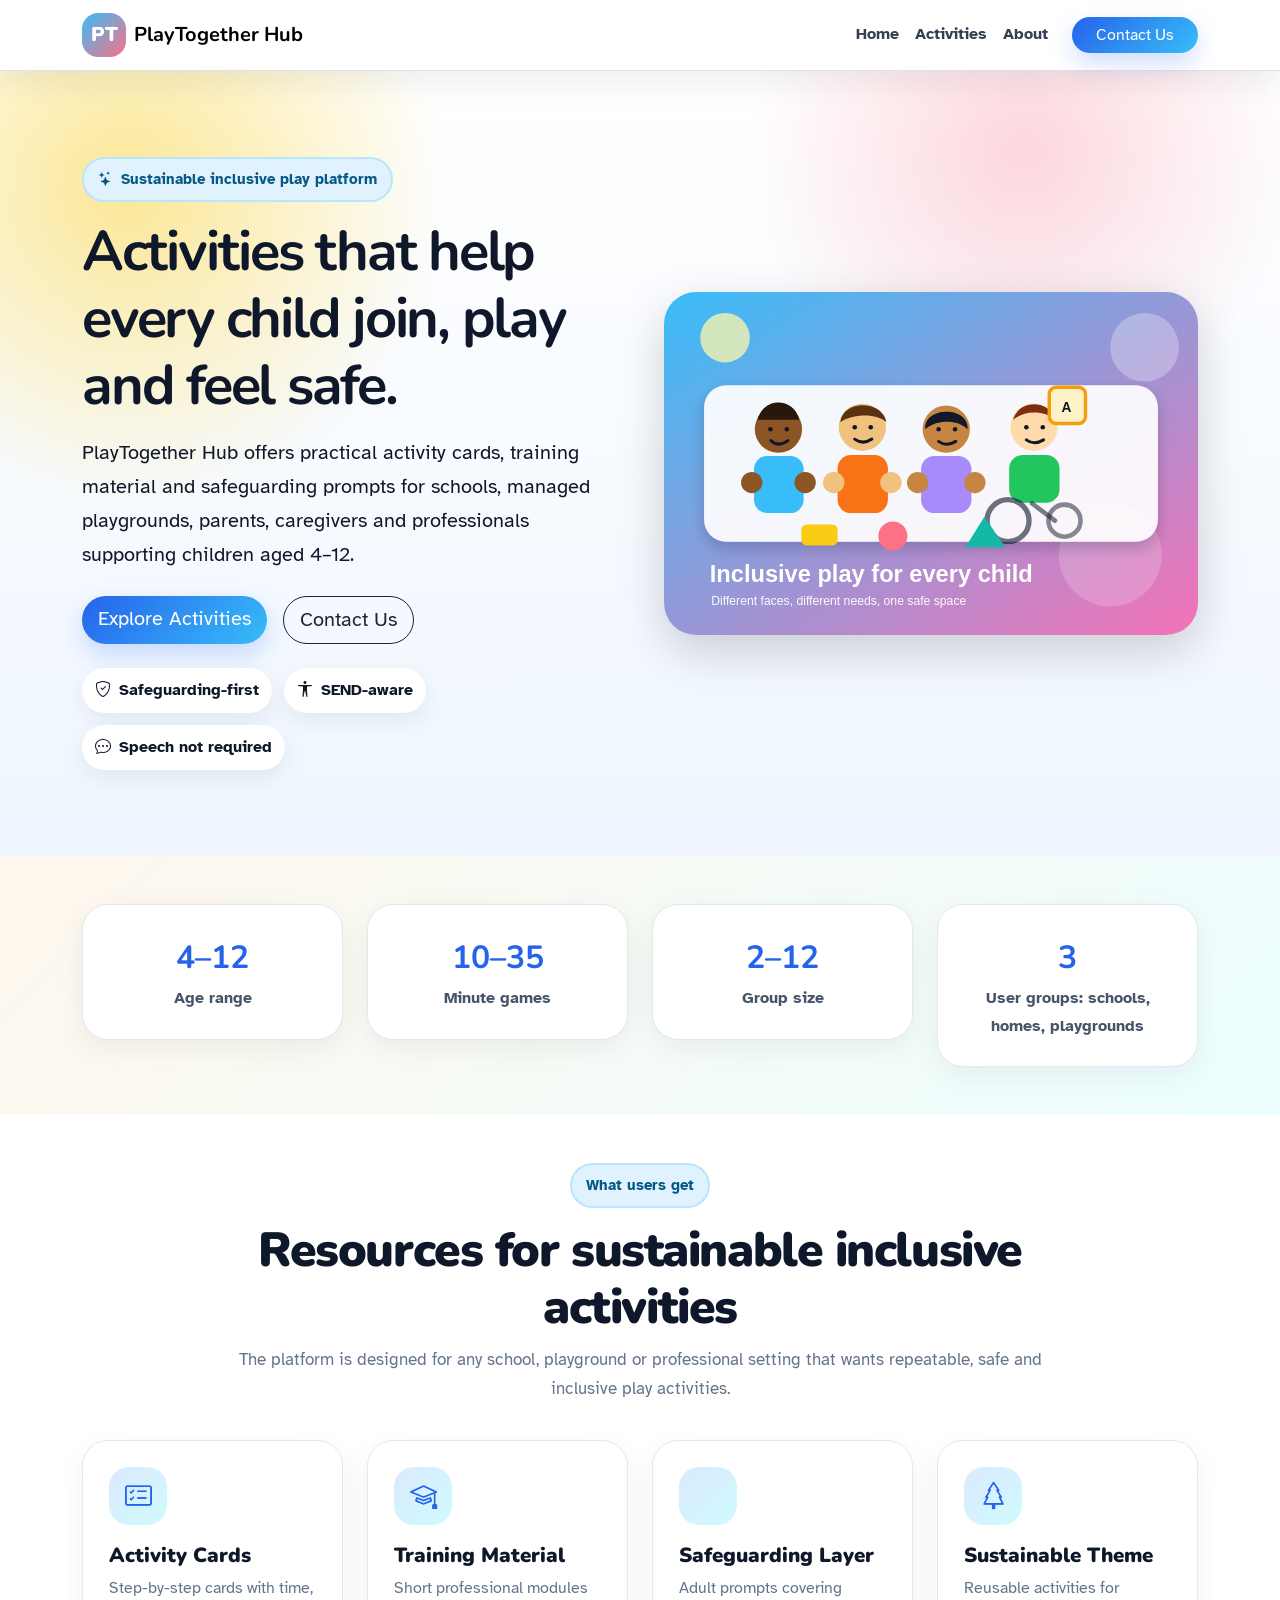
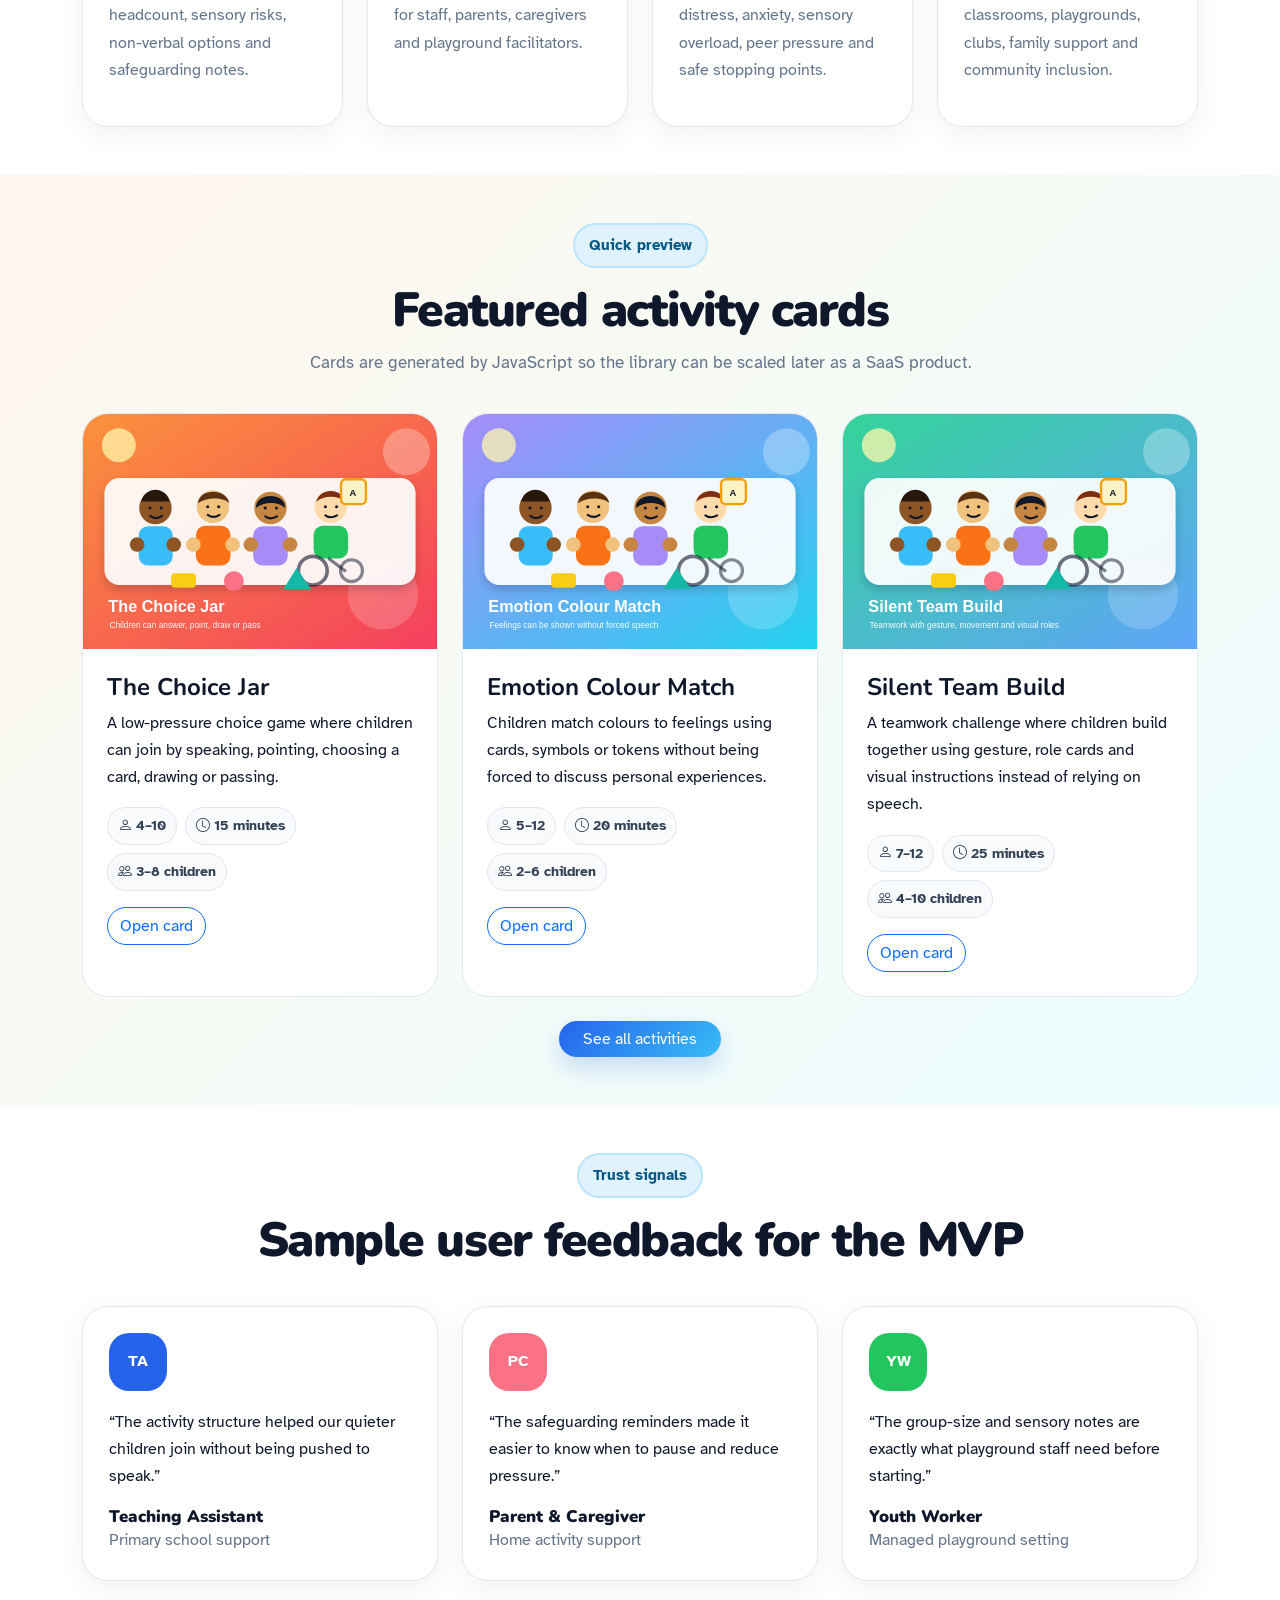
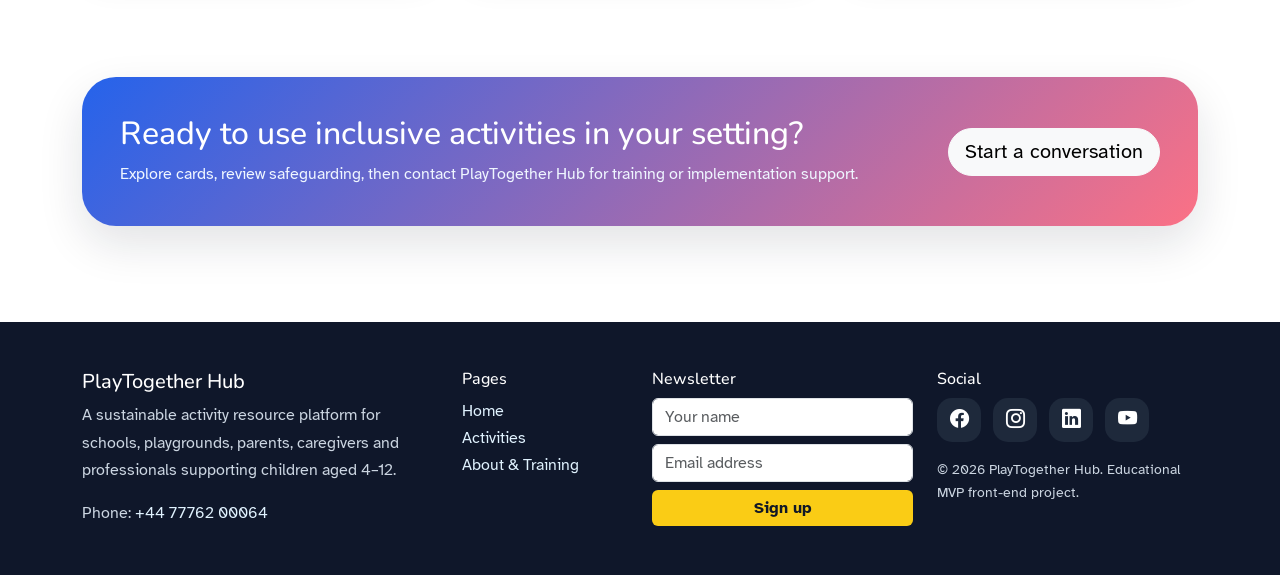
==== index.html @ 72929b29 "Update PlayTogether Hub pages and navigation" ====
<!DOCTYPE html>
<html lang="en">
<head>
  <!-- HTML meta: UTF-8 supports normal English text and symbols correctly. -->
  <meta charset="UTF-8">

  <!-- HTML meta: viewport makes the website responsive on mobile, tablet and desktop. -->
  <meta name="viewport" content="width=device-width, initial-scale=1.0">

  <!-- SEO title: appears in the browser tab and search results. -->
  <title>PlayTogether Hub | Inclusive Play Activities</title>

  <!-- SEO description: explains the page purpose to search engines and users. -->
  <meta name="description" content="Inclusive activity resources for schools, playgrounds, parents, caregivers and professionals.">

  <!-- Favicon: local SVG icon stored in assets/icons so the browser tab has a brand icon. -->
  <link rel="icon" type="image/svg+xml" href="assets/icons/favicon.svg">

  <!-- Google Fonts: Nunito gives a friendly child-focused feel; Atkinson Hyperlegible improves readability/accessibility. -->
  <link rel="preconnect" href="https://fonts.googleapis.com">
  <link rel="preconnect" href="https://fonts.gstatic.com" crossorigin>
  <link href="https://fonts.googleapis.com/css2?family=Atkinson+Hyperlegible:wght@400;700&family=Nunito:wght@500;700;800;900&display=swap" rel="stylesheet">

  <!-- Bootstrap CSS v5.3.3: gives responsive grid, navbar, cards, buttons, forms and modal styling. -->
  <link href="https://cdn.jsdelivr.net/npm/bootstrap@5.3.3/dist/css/bootstrap.min.css" rel="stylesheet">

  <!-- Bootstrap Icons: used for social icons, service icons and small visual labels. -->
  <link href="https://cdn.jsdelivr.net/npm/bootstrap-icons@1.11.3/font/bootstrap-icons.css" rel="stylesheet">

  <!-- Custom CSS: local styling that changes colours, fonts, card hover, hero design and accessibility. -->
  <link rel="stylesheet" href="css/style.css">
</head>
<body>
  <!-- Accessibility link: keyboard users can skip repeated navigation and go directly to main content. -->
  <a class="skip-link" href="#main">Skip to main content</a>

  <!-- Bootstrap Navbar:
       navbar = creates navigation component.
       navbar-expand-lg = shows full menu on large screens; collapses on smaller screens.
       sticky-top = keeps navbar visible at the top while scrolling.
       bg-white and border-bottom = clean readable top bar.
  -->
  <nav class="navbar navbar-expand-lg navbar-light bg-white sticky-top border-bottom">
    <div class="container">
      <!-- Brand link: returns user to homepage. -->
      <a class="navbar-brand d-flex align-items-center gap-2 fw-bold" href="index.html" aria-label="PlayTogether Hub homepage">
        <span class="brand-mark">PT</span>
        <span>PlayTogether Hub</span>
      </a>

      <!-- Bootstrap mobile button:
           navbar-toggler = hamburger button.
           data-bs-toggle and data-bs-target connect the button to the menu below.
      -->
      <button class="navbar-toggler" type="button" data-bs-toggle="collapse" data-bs-target="#mainNavbar"
        aria-controls="mainNavbar" aria-expanded="false" aria-label="Open navigation menu">
        <span class="navbar-toggler-icon"></span>
      </button>

      <!-- Bootstrap collapsible menu:
           collapse navbar-collapse = hides/shows menu on mobile.
           id must match data-bs-target above.
      -->
      <div class="collapse navbar-collapse" id="mainNavbar">
        <ul class="navbar-nav ms-auto align-items-lg-center">
          <!-- Three page structure requested by user: Home, Activities, About + Training + Safeguarding. -->
          <li class="nav-item"><a class="nav-link" href="index.html">Home</a></li>
          <li class="nav-item"><a class="nav-link" href="activities.html">Activities</a></li>
          <li class="nav-item"><a class="nav-link" href="about-training.html">About</a></li>

          <!-- CTA button: clear action path to contact section on page 3. -->
          <li class="nav-item ms-lg-3">
            <a class="btn btn-primary rounded-pill px-4" href="about-training.html#contact">Contact Us</a>
          </li>
        </ul>
      </div>
    </div>
  </nav>

  <!-- Main landmark: helps screen readers identify the main content. -->
  <main id="main">
    <!-- Hero section:
         Bootstrap row/col creates a two-column responsive layout.
         On mobile the columns stack automatically.
    -->
    <section class="hero-section">
      <div class="container">
        <div class="row align-items-center g-5">
          <div class="col-lg-6">
            <!-- Eyebrow label: small high-contrast text to explain the core offer quickly. -->
            <span class="eyebrow"><i class="bi bi-stars"></i> Sustainable inclusive play platform</span>

            <!-- Main H1: explains the website in one direct sentence. -->
            <h1 class="display-4 fw-bold mt-3">Activities that help every child join, play and feel safe.</h1>

            <p class="lead mt-3">
              PlayTogether Hub offers practical activity cards, training material and safeguarding prompts for
              schools, managed playgrounds, parents, caregivers and professionals supporting children aged 4–12.
            </p>

            <!-- CTA buttons: direct the user to the two main journeys. -->
            <div class="d-flex flex-wrap gap-3 mt-4">
              <a class="btn btn-primary btn-lg rounded-pill" href="activities.html">Explore Activities</a>
              <a class="btn btn-outline-dark btn-lg rounded-pill" href="about-training.html#contact">Contact Us</a>
            </div>

            <!-- Trust row: quick benefits using Bootstrap Icons. -->
            <div class="trust-row mt-4">
              <span><i class="bi bi-shield-check"></i> Safeguarding-first</span>
              <span><i class="bi bi-universal-access"></i> SEND-aware</span>
              <span><i class="bi bi-chat-dots"></i> Speech not required</span>
            </div>
          </div>

          <div class="col-lg-6">
            <!-- Local SVG image: avoids broken external image links and represents diverse children playing. -->
            <img src="assets/images/hero-diverse-play.svg" class="img-fluid rounded-5 shadow-lg"
              alt="Illustration of diverse children playing together in an inclusive activity">
          </div>
        </div>
      </div>
    </section>

    <!-- Facts section: quick proof-style overview. -->
    <section class="py-5 bg-happy">
      <div class="container">
        <div class="row text-center g-4">
          <div class="col-md-3"><div class="fact-card"><strong>4–12</strong><span>Age range</span></div></div>
          <div class="col-md-3"><div class="fact-card"><strong>10–35</strong><span>Minute games</span></div></div>
          <div class="col-md-3"><div class="fact-card"><strong>2–12</strong><span>Group size</span></div></div>
          <div class="col-md-3"><div class="fact-card"><strong>3</strong><span>User groups: schools, homes, playgrounds</span></div></div>
        </div>
      </div>
    </section>

    <!-- Services overview: from acceptance criteria, using responsive Bootstrap cards. -->
    <section class="py-5">
      <div class="container">
        <div class="section-heading">
          <span class="eyebrow">What users get</span>
          <h2>Resources for sustainable inclusive activities</h2>
          <p>
            The platform is designed for any school, playground or professional setting that wants
            repeatable, safe and inclusive play activities.
          </p>
        </div>

        <div class="row g-4">
          <!-- Bootstrap grid: col-md-6 gives two columns on tablets; col-lg-3 gives four columns on desktop. -->
          <div class="col-md-6 col-lg-3">
            <article class="feature-card">
              <i class="bi bi-card-checklist"></i>
              <h3>Activity Cards</h3>
              <p>Step-by-step cards with time, headcount, sensory risks, non-verbal options and safeguarding notes.</p>
            </article>
          </div>

          <div class="col-md-6 col-lg-3">
            <article class="feature-card">
              <i class="bi bi-mortarboard"></i>
              <h3>Training Material</h3>
              <p>Short professional modules for staff, parents, caregivers and playground facilitators.</p>
            </article>
          </div>

          <div class="col-md-6 col-lg-3">
            <article class="feature-card">
              <i class="bi bi-shield-heart"></i>
              <h3>Safeguarding Layer</h3>
              <p>Adult prompts covering distress, anxiety, sensory overload, peer pressure and safe stopping points.</p>
            </article>
          </div>

          <div class="col-md-6 col-lg-3">
            <article class="feature-card">
              <i class="bi bi-tree"></i>
              <h3>Sustainable Theme</h3>
              <p>Reusable activities for classrooms, playgrounds, clubs, family support and community inclusion.</p>
            </article>
          </div>
        </div>
      </div>
    </section>

    <!-- Featured activities: JavaScript fills this area using the same activity data as the activities page. -->
    <section class="py-5 bg-happy">
      <div class="container">
        <div class="section-heading">
          <span class="eyebrow">Quick preview</span>
          <h2>Featured activity cards</h2>
          <p>Cards are generated by JavaScript so the library can be scaled later as a SaaS product.</p>
        </div>

        <!-- JS hook: main.js inserts three featured cards here. -->
        <div class="row g-4" id="homeActivityCards"></div>

        <div class="text-center mt-4">
          <a class="btn btn-primary rounded-pill px-4" href="activities.html">See all activities</a>
        </div>
      </div>
    </section>

    <!-- Testimonials: required by acceptance criteria; written as MVP sample testimonials. -->
    <section class="py-5">
      <div class="container">
        <div class="section-heading">
          <span class="eyebrow">Trust signals</span>
          <h2>Sample user feedback for the MVP</h2>
        </div>

        <div class="row g-4">
          <div class="col-md-4">
            <article class="testimonial-card">
              <div class="avatar avatar-one">TA</div>
              <p>“The activity structure helped our quieter children join without being pushed to speak.”</p>
              <h3>Teaching Assistant</h3>
              <span>Primary school support</span>
            </article>
          </div>
          <div class="col-md-4">
            <article class="testimonial-card">
              <div class="avatar avatar-two">PC</div>
              <p>“The safeguarding reminders made it easier to know when to pause and reduce pressure.”</p>
              <h3>Parent & Caregiver</h3>
              <span>Home activity support</span>
            </article>
          </div>
          <div class="col-md-4">
            <article class="testimonial-card">
              <div class="avatar avatar-three">YW</div>
              <p>“The group-size and sensory notes are exactly what playground staff need before starting.”</p>
              <h3>Youth Worker</h3>
              <span>Managed playground setting</span>
            </article>
          </div>
        </div>
      </div>
    </section>

    <!-- CTA: final homepage action. -->
    <section class="py-5">
      <div class="container">
        <div class="cta-panel">
          <div>
            <h2>Ready to use inclusive activities in your setting?</h2>
            <p>Explore cards, review safeguarding, then contact PlayTogether Hub for training or implementation support.</p>
          </div>
          <a class="btn btn-light btn-lg rounded-pill" href="about-training.html#contact">Start a conversation</a>
        </div>
      </div>
    </section>
  </main>

  <!-- Footer: repeated across all three pages for trust, social links and newsletter. -->
  <footer class="site-footer mt-5">
    <div class="container py-5">
      <div class="row g-4">
        <!-- Business summary block. -->
        <div class="col-lg-4">
          <h2 class="h5 text-white">PlayTogether Hub</h2>
          <p class="footer-text">
            A sustainable activity resource platform for schools, playgrounds, parents,
            caregivers and professionals supporting children aged 4–12.
          </p>
          <p class="footer-text mb-0">
            Phone: <a href="tel:+447776200064">+44 77762 00064</a>
          </p>
        </div>

        <!-- Quick page links: only three pages as requested. -->
        <div class="col-lg-2 col-md-4">
          <h3 class="h6 text-white">Pages</h3>
          <ul class="footer-links">
            <li><a href="index.html">Home</a></li>
            <li><a href="activities.html">Activities</a></li>
            <li><a href="about-training.html">About & Training</a></li>
          </ul>
        </div>

        <!-- Newsletter form: a could-have feature from the acceptance criteria. -->
        <div class="col-lg-3 col-md-4">
          <h3 class="h6 text-white">Newsletter</h3>
          <form id="newsletterForm" class="newsletter-form">
            <!-- form-control is Bootstrap styling for readable inputs. -->
            <input class="form-control mb-2" type="text" placeholder="Your name" aria-label="Your name" required>
            <input class="form-control mb-2" type="email" placeholder="Email address" aria-label="Email address" required>
            <button class="btn btn-sunshine w-100" type="submit">Sign up</button>
            <p id="newsletterMsg" class="small mt-2 mb-0 d-none">Thank you — you are signed up.</p>
          </form>
        </div>

        <!-- Social media links: target blank opens in a new tab as required. -->
        <div class="col-lg-3 col-md-4">
          <h3 class="h6 text-white">Social</h3>
          <div class="social-icons">
            <a href="https://www.facebook.com" target="_blank" rel="noopener" aria-label="Facebook"><i class="bi bi-facebook"></i></a>
            <a href="https://www.instagram.com" target="_blank" rel="noopener" aria-label="Instagram"><i class="bi bi-instagram"></i></a>
            <a href="https://www.linkedin.com" target="_blank" rel="noopener" aria-label="LinkedIn"><i class="bi bi-linkedin"></i></a>
            <a href="https://www.youtube.com" target="_blank" rel="noopener" aria-label="YouTube"><i class="bi bi-youtube"></i></a>
          </div>
          <p class="footer-text small mt-3">© 2026 PlayTogether Hub. Educational MVP front-end project.</p>
        </div>
      </div>
    </div>
  </footer>

  <!-- Bootstrap JS Bundle:
       Required for navbar hamburger and modal popups.
       Bundle includes Popper, so no extra Popper script is needed.
  -->
  <script src="https://cdn.jsdelivr.net/npm/bootstrap@5.3.3/dist/js/bootstrap.bundle.min.js"></script>

  <!-- Custom JavaScript: renders activity cards, modals, filters and form messages. -->
  <script src="js/main.js"></script>
</body>
</html>
---- css/style.css ----
/* =========================================================
   PlayTogether Hub - style.css
   Purpose:
   This file improves Bootstrap's default design with a happier,
   child-friendly palette, readable fonts, card animation and
   accessibility styling.
   ========================================================= */

/* CSS variables: central colour and spacing system for easier maintenance. */
:root{
  --sky:#38bdf8;
  --blue:#2563eb;
  --blue-dark:#1e40af;
  --pink:#fb7185;
  --sun:#facc15;
  --orange:#fb923c;
  --green:#22c55e;
  --mint:#2dd4bf;
  --purple:#a78bfa;
  --ink:#0f172a;
  --muted:#64748b;
  --soft:#fff7ed;
  --soft-blue:#eff6ff;
  --white:#ffffff;
  --radius:26px;
  --shadow:0 18px 45px rgba(15,23,42,.12);
}

/* Global reset: border-box makes spacing easier to control. */
*{
  box-sizing:border-box;
}

/* Body typography:
   Atkinson Hyperlegible is used for paragraphs for readability.
   Background uses a soft bright tone to feel warm and child-friendly.
*/
body{
  margin:0;
  font-family:"Atkinson Hyperlegible", Arial, sans-serif;
  color:var(--ink);
  line-height:1.7;
  background:#ffffff;
}

/* Headings:
   Nunito is rounded, friendly and suitable for a child-focused website.
*/
h1,h2,h3,h4,h5,h6,.navbar-brand{
  font-family:"Nunito", Arial, sans-serif;
}

/* Image rule: prevents images overflowing their containers. */
img{
  max-width:100%;
}

/* Link rule: removes underlines but hover states are added later. */
a{
  text-decoration:none;
}

/* Accessibility skip link:
   Hidden by default but appears when focused by keyboard users.
*/
.skip-link{
  position:absolute;
  top:-48px;
  left:12px;
  z-index:9999;
  background:var(--ink);
  color:#fff;
  padding:10px 14px;
  border-radius:12px;
}
.skip-link:focus{
  top:12px;
}

/* Brand mark:
   Small colourful PT square in the navbar.
*/
.brand-mark{
  width:44px;
  height:44px;
  display:inline-grid;
  place-items:center;
  color:#fff;
  border-radius:16px;
  background:linear-gradient(135deg,var(--sky),var(--pink));
  font-weight:900;
}

/* Navbar:
   Bootstrap provides layout; this adds custom shadow and readable spacing.
*/
.navbar{
  box-shadow:0 12px 30px rgba(15,23,42,.07);
}

/* Navbar links:
   Improves readability and hover feedback.
*/
.nav-link{
  font-weight:800;
  color:#334155;
}
.nav-link:hover,
.nav-link:focus{
  color:var(--blue);
}

/* Bootstrap button override:
   Keeps btn-primary but makes it match the happy palette.
*/
.btn-primary{
  background:linear-gradient(135deg,var(--blue),var(--sky));
  border:0;
  box-shadow:0 10px 24px rgba(37,99,235,.22);
}
.btn-primary:hover{
  background:linear-gradient(135deg,var(--blue-dark),var(--blue));
}

/* Sunshine button used in footer newsletter. */
.btn-sunshine{
  background:var(--sun);
  color:#111827;
  border:0;
  font-weight:900;
}
.btn-sunshine:hover{
  background:#fde047;
}

/* Hero section:
   Soft radial gradients create a playful SaaS-style background.
*/
.hero-section{
  padding:86px 0;
  background:
    radial-gradient(circle at 10% 15%, rgba(250,204,21,.45), transparent 24%),
    radial-gradient(circle at 80% 10%, rgba(251,113,133,.28), transparent 22%),
    linear-gradient(180deg,#ffffff 0%,#eff6ff 100%);
}

/* Page hero for internal pages. */
.page-hero{
  padding:72px 0;
  background:
    radial-gradient(circle at 20% 10%, rgba(45,212,191,.28), transparent 24%),
    radial-gradient(circle at 90% 15%, rgba(250,204,21,.35), transparent 22%),
    linear-gradient(135deg,#eff6ff,#fff7ed);
}

/* Large headings: tight letter spacing gives modern SaaS look. */
.hero-section h1,
.page-hero h1{
  letter-spacing:-.04em;
}

/* Eyebrow label:
   Used above headings to quickly explain the section.
*/
.eyebrow{
  display:inline-flex;
  align-items:center;
  gap:8px;
  color:#075985;
  background:#e0f2fe;
  border:2px solid #bae6fd;
  padding:8px 14px;
  border-radius:999px;
  font-weight:900;
  font-size:.92rem;
}

/* Trust row under hero CTA buttons. */
.trust-row{
  display:flex;
  flex-wrap:wrap;
  gap:12px;
}
.trust-row span{
  display:inline-flex;
  gap:8px;
  align-items:center;
  background:#fff;
  padding:9px 13px;
  border-radius:999px;
  box-shadow:0 8px 22px rgba(15,23,42,.07);
  font-weight:800;
}

/* Happy background for alternating sections. */
.bg-happy{
  background:linear-gradient(135deg,#fff7ed,#ecfeff);
}

/* Reusable centred section title. */
.section-heading{
  max-width:850px;
  margin:0 auto 36px;
  text-align:center;
}
.section-heading h2{
  margin-top:14px;
  font-weight:900;
  font-size:clamp(2rem,4vw,3rem);
  letter-spacing:-.03em;
}
.section-heading p{
  color:var(--muted);
  font-size:1.08rem;
}

/* Shared card styling:
   Used by facts, features, modules, safety and contact cards.
*/
.fact-card,
.feature-card,
.testimonial-card,
.service-card,
.module-card,
.safety-card,
.info-card,
.contact-card,
.filter-panel{
  background:#fff;
  border:1px solid #e2e8f0;
  border-radius:var(--radius);
  padding:26px;
  box-shadow:0 8px 28px rgba(15,23,42,.06);
}

/* Fact numbers on homepage. */
.fact-card strong{
  display:block;
  font-family:"Nunito", Arial, sans-serif;
  font-size:2rem;
  color:var(--blue);
}
.fact-card span{
  font-weight:800;
  color:#475569;
}

/* Feature and module icons/cards. */
.feature-card,
.module-card,
.service-card,
.activity-card{
  height:100%;
  transition:transform .28s ease, box-shadow .28s ease, border-color .28s ease;
}

/* Hover movement:
   transform: translateY(-8px) moves cards upward.
   This helps the user understand the cards are interactive/clickable.
*/
.feature-card:hover,
.module-card:hover,
.service-card:hover,
.activity-card:hover{
  transform:translateY(-8px);
  box-shadow:var(--shadow);
  border-color:#bae6fd;
}

/* Feature icons. */
.feature-card i{
  width:58px;
  height:58px;
  display:grid;
  place-items:center;
  border-radius:20px;
  background:linear-gradient(135deg,#dbeafe,#cffafe);
  color:var(--blue);
  font-size:1.7rem;
  margin-bottom:18px;
}
.feature-card h3,
.service-card h3,
.module-card h3,
.safety-card h3{
  font-weight:900;
  font-size:1.28rem;
}
.feature-card p,
.service-card p,
.module-card p{
  color:var(--muted);
}

/* Service cards on activities page. */
.service-card{
  overflow:hidden;
}
.service-card img{
  width:100%;
  height:185px;
  object-fit:cover;
  border-radius:22px;
  margin-bottom:18px;
}
.service-card a{
  font-weight:900;
  color:var(--blue);
}

/* Activity cards generated by JavaScript. */
.activity-card{
  background:#fff;
  border:1px solid #e2e8f0;
  border-radius:var(--radius);
  overflow:hidden;
}
.activity-card img{
  width:100%;
  height:235px;
  object-fit:cover;
  background:#dbeafe;
}
.activity-card .card-body{
  padding:24px;
}

/* Activity meta pills: age, time and group size. */
.activity-meta{
  display:flex;
  flex-wrap:wrap;
  gap:8px;
  margin:16px 0;
}
.activity-meta span{
  background:#f8fafc;
  color:#334155;
  border:1px solid #e2e8f0;
  border-radius:999px;
  padding:6px 10px;
  font-size:.88rem;
  font-weight:800;
}

/* Testimonials with initials avatars. */
.testimonial-card{
  height:100%;
}
.avatar{
  width:58px;
  height:58px;
  border-radius:20px;
  display:grid;
  place-items:center;
  color:#fff;
  font-weight:900;
  margin-bottom:18px;
}
.avatar-one{background:var(--blue);}
.avatar-two{background:var(--pink);}
.avatar-three{background:var(--green);}
.testimonial-card h3{
  font-size:1.05rem;
  font-weight:900;
  margin-bottom:0;
}
.testimonial-card span{
  color:var(--muted);
}

/* CTA panel at bottom of homepage. */
.cta-panel{
  display:flex;
  justify-content:space-between;
  align-items:center;
  gap:24px;
  color:#fff;
  padding:38px;
  border-radius:34px;
  background:linear-gradient(135deg,var(--blue),var(--pink));
  box-shadow:var(--shadow);
}
.cta-panel p{
  margin-bottom:0;
  color:#eff6ff;
}

/* Module card small label. */
.module-card span{
  display:inline-block;
  color:#075985;
  background:#e0f2fe;
  padding:6px 10px;
  border-radius:999px;
  font-weight:900;
  margin-bottom:12px;
}

/* Safety card lists. */
.safety-card ul{
  margin-bottom:0;
  padding-left:1.2rem;
}

/* Contact phone visual styling. */
.contact-phone{
  display:inline-flex;
  align-items:center;
  gap:10px;
  background:#e0f2fe;
  padding:12px 16px;
  border-radius:999px;
  font-weight:900;
}

/* Google map card:
   border radius and overflow hidden make the iframe match the site style.
*/
.map-card{
  overflow:hidden;
  border-radius:var(--radius);
  border:1px solid #e2e8f0;
  box-shadow:var(--shadow);
  background:#fff;
}

/* Bootstrap modal content custom styling. */
.modal-content{
  border:0;
  box-shadow:var(--shadow);
}
.modal-body h3{
  margin-top:1.4rem;
  font-size:1.15rem;
  font-weight:900;
}

/* Footer styling. */
.site-footer{
  background:#0f172a;
}
.footer-text{
  color:#cbd5e1;
}
.site-footer a{
  color:#e0f2fe;
}
.footer-links{
  list-style:none;
  padding:0;
  margin:0;
}
.footer-links a:hover{
  color:#fff;
}
.social-icons{
  display:flex;
  gap:12px;
}
.social-icons a{
  width:44px;
  height:44px;
  display:grid;
  place-items:center;
  background:#1e293b;
  color:#fff;
  border-radius:15px;
  font-size:1.2rem;
}
.social-icons a:hover{
  background:var(--blue);
}

/* Responsive adjustments. */
@media (max-width: 991px){
  .hero-section,
  .page-hero{
    padding:58px 0;
  }
  .cta-panel{
    flex-direction:column;
    align-items:flex-start;
  }
}

@media (max-width: 576px){
  .display-4{
    font-size:2.35rem;
  }
  .activity-card img,
  .service-card img{
    height:195px;
  }
}
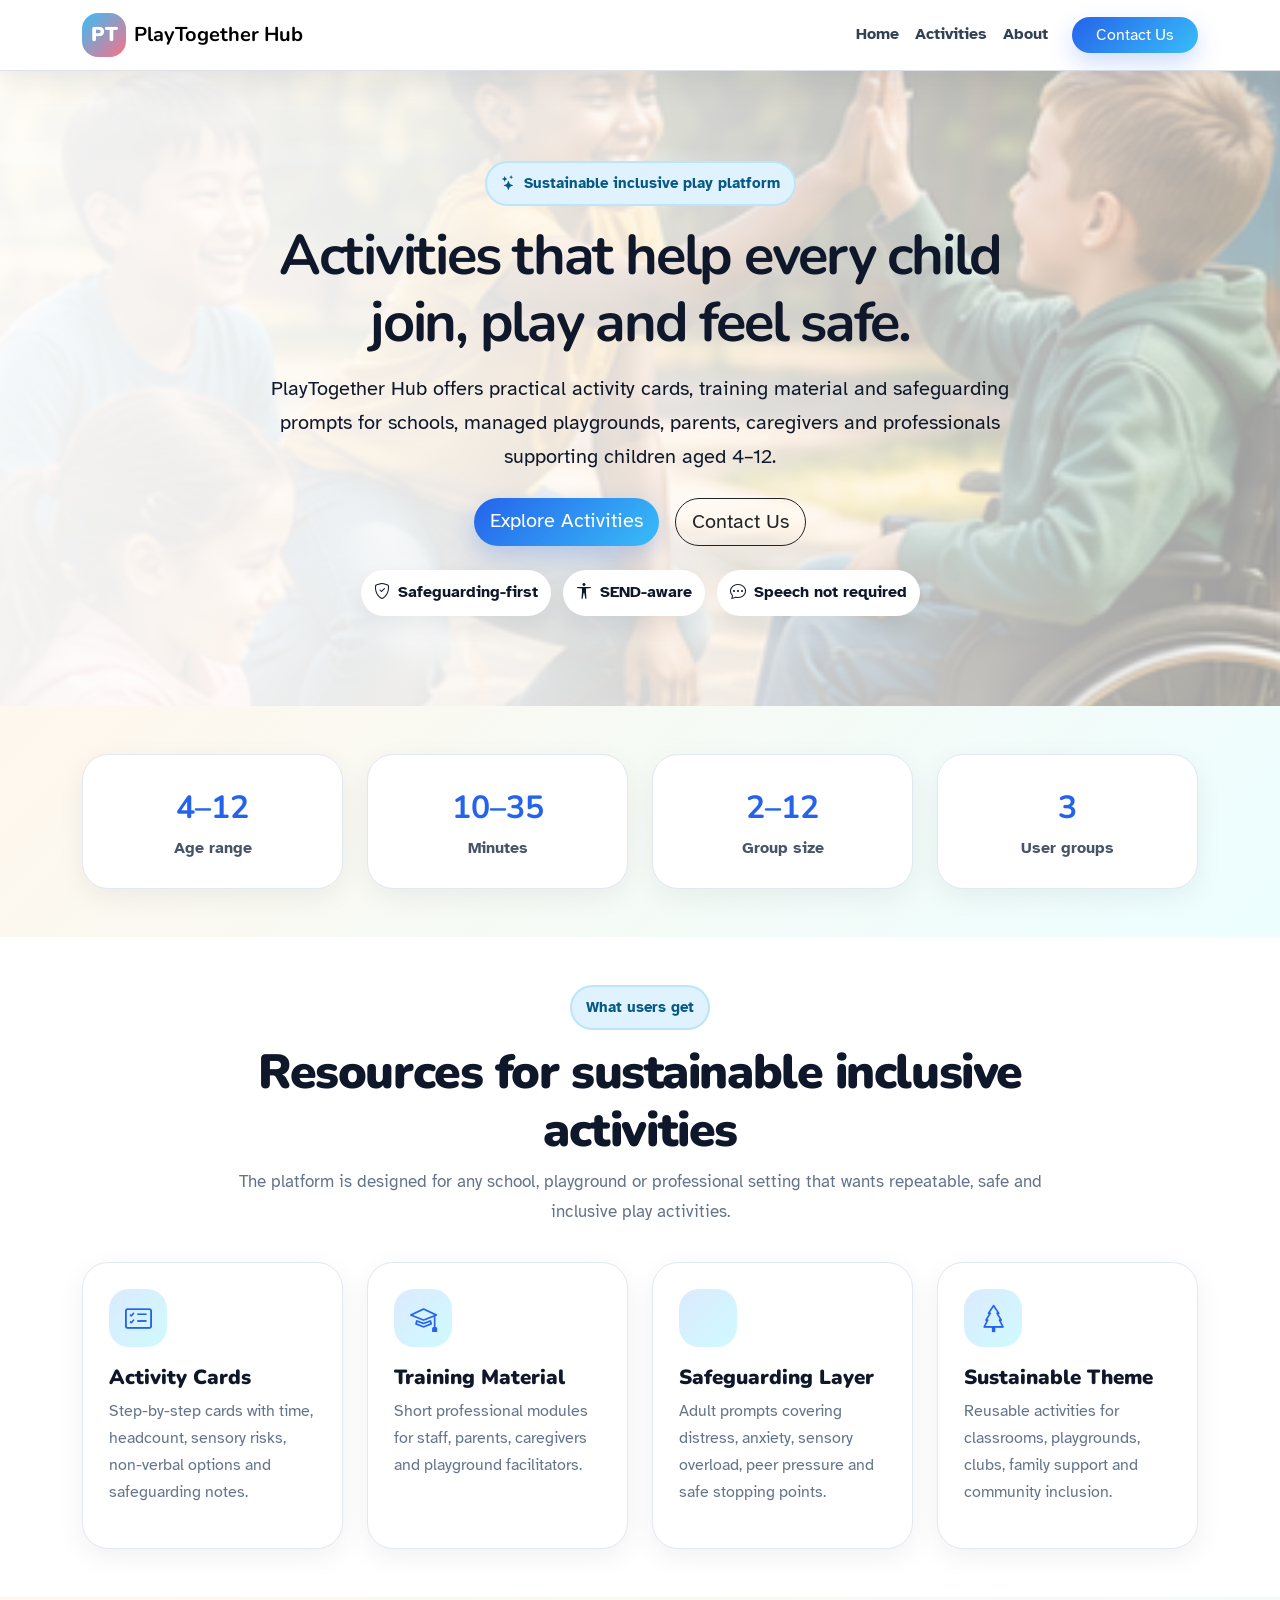
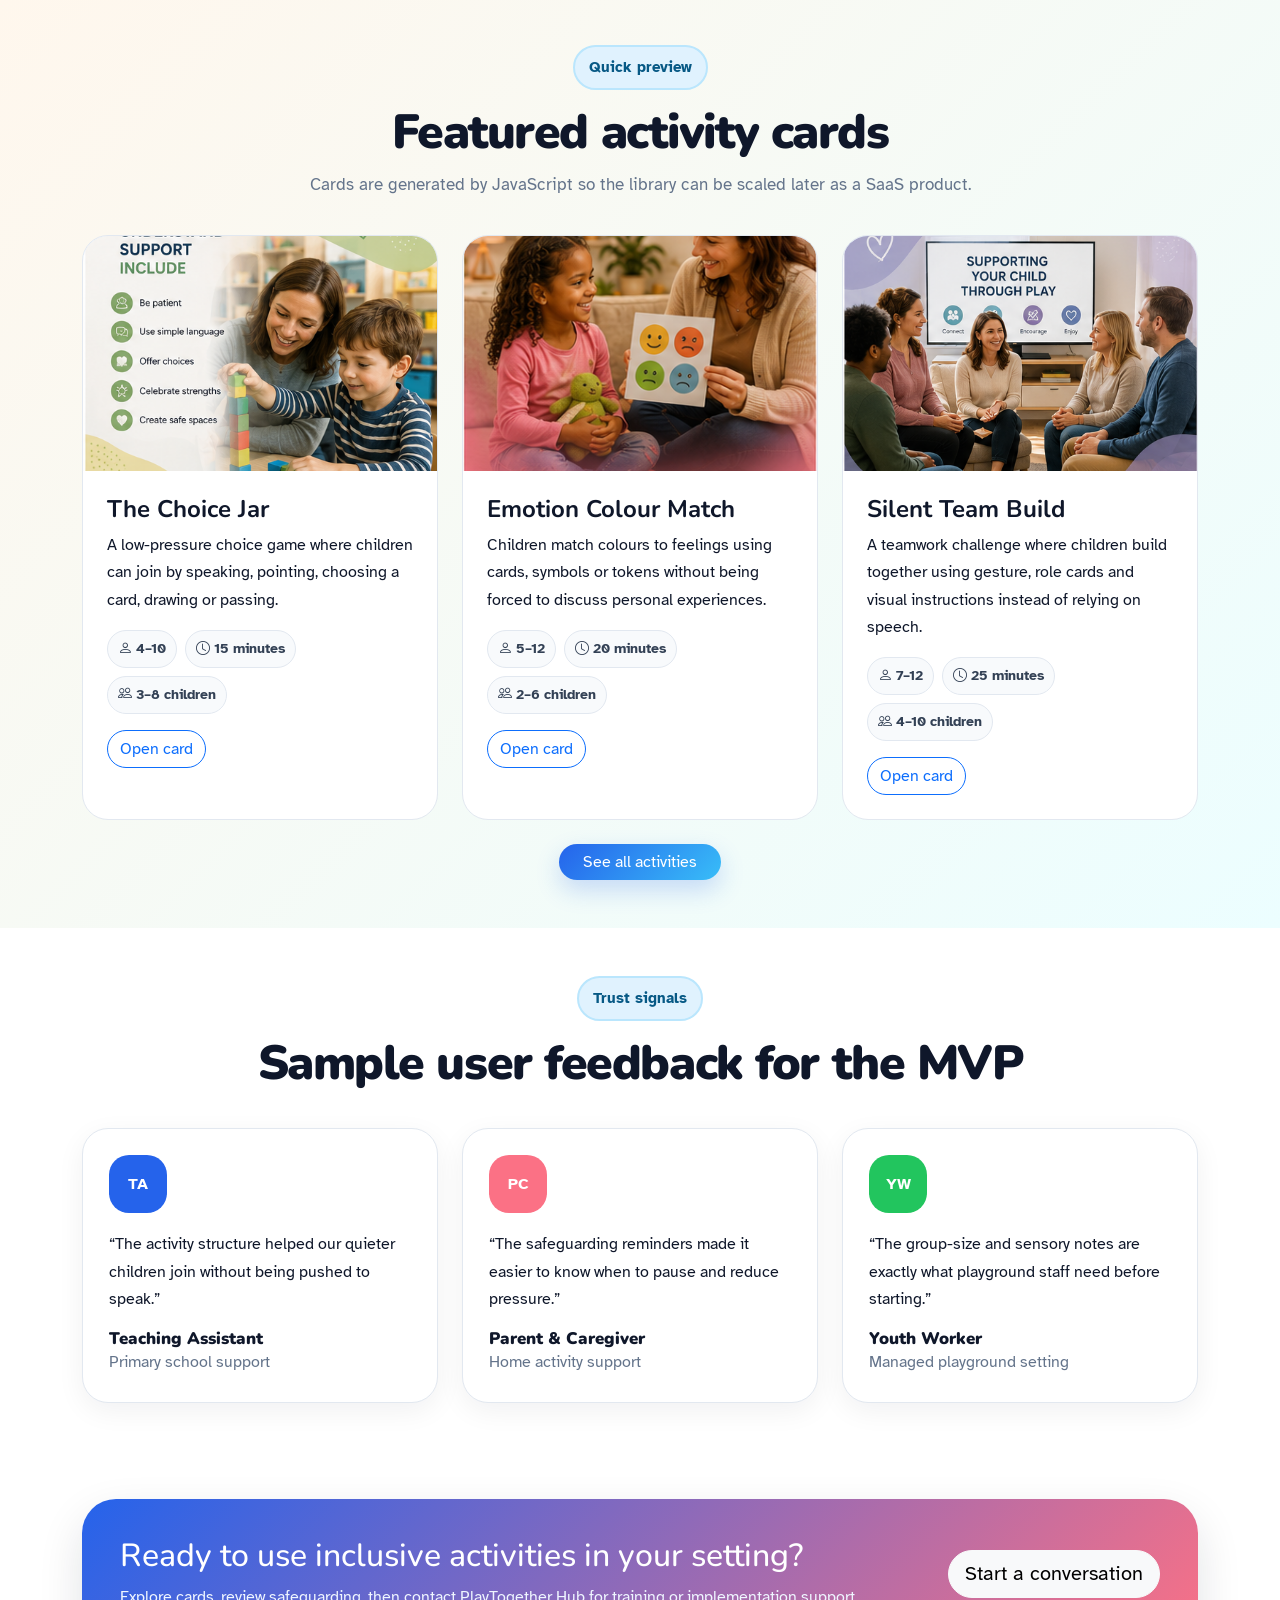
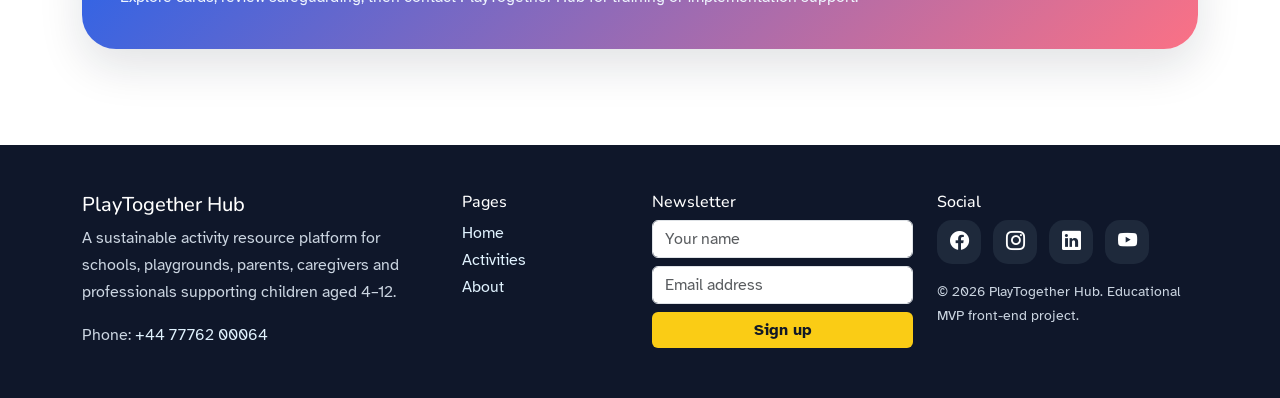
==== commit ee8bdffd: "Convert hero sections to full background layout" ====
--- a/index.html
+++ b/index.html
@@ -30,6 +30,7 @@
   <!-- Custom CSS: local styling that changes colours, fonts, card hover, hero design and accessibility. -->
   <link rel="stylesheet" href="css/style.css">
 </head>
+
 <body>
   <!-- Accessibility link: keyboard users can skip repeated navigation and go directly to main content. -->
   <a class="skip-link" href="#main">Skip to main content</a>
@@ -63,14 +64,14 @@
       -->
       <div class="collapse navbar-collapse" id="mainNavbar">
         <ul class="navbar-nav ms-auto align-items-lg-center">
-          <!-- Three page structure requested by user: Home, Activities, About + Training + Safeguarding. -->
+          <!-- Three-page structure: Home, Activities, About. -->
           <li class="nav-item"><a class="nav-link" href="index.html">Home</a></li>
           <li class="nav-item"><a class="nav-link" href="activities.html">Activities</a></li>
-          <li class="nav-item"><a class="nav-link" href="about-training.html">About</a></li>
-
-          <!-- CTA button: clear action path to contact section on page 3. -->
+          <li class="nav-item"><a class="nav-link" href="about.html">About</a></li>
+
+          <!-- CTA button: links to the contact section on About page. -->
           <li class="nav-item ms-lg-3">
-            <a class="btn btn-primary rounded-pill px-4" href="about-training.html#contact">Contact Us</a>
+            <a class="btn btn-primary rounded-pill px-4" href="about.html#contact">Contact Us</a>
           </li>
         </ul>
       </div>
@@ -79,56 +80,90 @@
 
   <!-- Main landmark: helps screen readers identify the main content. -->
   <main id="main">
-    <!-- Hero section:
-         Bootstrap row/col creates a two-column responsive layout.
-         On mobile the columns stack automatically.
+
+<!-- Hero section:
+     Background image version.
+     This removes the off-centre Bootstrap image column issue.
+-->
+<section class="hero-section hero-home-bg">
+  <div class="hero-overlay">
+    <div class="container">
+      <div class="row justify-content-center text-center">
+        <div class="col-lg-9">
+
+          <span class="eyebrow">
+            <i class="bi bi-stars"></i>
+            Sustainable inclusive play platform
+          </span>
+
+          <h1 class="display-4 fw-bold mt-3">
+            Activities that help every child join, play and feel safe.
+          </h1>
+
+          <p class="lead mt-3">
+            PlayTogether Hub offers practical activity cards, training material and safeguarding prompts for
+            schools, managed playgrounds, parents, caregivers and professionals supporting children aged 4–12.
+          </p>
+
+          <div class="d-flex flex-wrap justify-content-center gap-3 mt-4">
+            <a class="btn btn-primary btn-lg rounded-pill" href="activities.html">
+              Explore Activities
+            </a>
+
+            <a class="btn btn-outline-dark btn-lg rounded-pill" href="about.html#contact">
+              Contact Us
+            </a>
+          </div>
+
+          <div class="trust-row justify-content-center mt-4">
+            <span><i class="bi bi-shield-check"></i> Safeguarding-first</span>
+            <span><i class="bi bi-universal-access"></i> SEND-aware</span>
+            <span><i class="bi bi-chat-dots"></i> Speech not required</span>
+          </div>
+
+        </div>
+      </div>
+    </div>
+  </div>
+</section>
+
+    <!-- Facts section:
+         Logic: age → time → group size → users.
+         CHANGE:
+         The last card text was shortened from
+         “User groups: schools, homes, playgrounds”
+         to “User groups” so all cards align visually.
     -->
-    <section class="hero-section">
-      <div class="container">
-        <div class="row align-items-center g-5">
-          <div class="col-lg-6">
-            <!-- Eyebrow label: small high-contrast text to explain the core offer quickly. -->
-            <span class="eyebrow"><i class="bi bi-stars"></i> Sustainable inclusive play platform</span>
-
-            <!-- Main H1: explains the website in one direct sentence. -->
-            <h1 class="display-4 fw-bold mt-3">Activities that help every child join, play and feel safe.</h1>
-
-            <p class="lead mt-3">
-              PlayTogether Hub offers practical activity cards, training material and safeguarding prompts for
-              schools, managed playgrounds, parents, caregivers and professionals supporting children aged 4–12.
-            </p>
-
-            <!-- CTA buttons: direct the user to the two main journeys. -->
-            <div class="d-flex flex-wrap gap-3 mt-4">
-              <a class="btn btn-primary btn-lg rounded-pill" href="activities.html">Explore Activities</a>
-              <a class="btn btn-outline-dark btn-lg rounded-pill" href="about-training.html#contact">Contact Us</a>
+    <section class="py-5 bg-happy">
+      <div class="container">
+        <div class="row text-center g-4">
+          <div class="col-md-3">
+            <div class="fact-card">
+              <strong>4–12</strong>
+              <span>Age range</span>
             </div>
-
-            <!-- Trust row: quick benefits using Bootstrap Icons. -->
-            <div class="trust-row mt-4">
-              <span><i class="bi bi-shield-check"></i> Safeguarding-first</span>
-              <span><i class="bi bi-universal-access"></i> SEND-aware</span>
-              <span><i class="bi bi-chat-dots"></i> Speech not required</span>
+          </div>
+
+          <div class="col-md-3">
+            <div class="fact-card">
+              <strong>10–35</strong>
+              <span>Minutes</span>
             </div>
           </div>
 
-          <div class="col-lg-6">
-            <!-- Local SVG image: avoids broken external image links and represents diverse children playing. -->
-            <img src="assets/images/hero-diverse-play.svg" class="img-fluid rounded-5 shadow-lg"
-              alt="Illustration of diverse children playing together in an inclusive activity">
-          </div>
-        </div>
-      </div>
-    </section>
-
-    <!-- Facts section: quick proof-style overview. -->
-    <section class="py-5 bg-happy">
-      <div class="container">
-        <div class="row text-center g-4">
-          <div class="col-md-3"><div class="fact-card"><strong>4–12</strong><span>Age range</span></div></div>
-          <div class="col-md-3"><div class="fact-card"><strong>10–35</strong><span>Minute games</span></div></div>
-          <div class="col-md-3"><div class="fact-card"><strong>2–12</strong><span>Group size</span></div></div>
-          <div class="col-md-3"><div class="fact-card"><strong>3</strong><span>User groups: schools, homes, playgrounds</span></div></div>
+          <div class="col-md-3">
+            <div class="fact-card">
+              <strong>2–12</strong>
+              <span>Group size</span>
+            </div>
+          </div>
+
+          <div class="col-md-3">
+            <div class="fact-card">
+              <strong>3</strong>
+              <span>User groups</span>
+            </div>
+          </div>
         </div>
       </div>
     </section>
@@ -217,6 +252,7 @@
               <span>Primary school support</span>
             </article>
           </div>
+
           <div class="col-md-4">
             <article class="testimonial-card">
               <div class="avatar avatar-two">PC</div>
@@ -225,6 +261,7 @@
               <span>Home activity support</span>
             </article>
           </div>
+
           <div class="col-md-4">
             <article class="testimonial-card">
               <div class="avatar avatar-three">YW</div>
@@ -245,7 +282,8 @@
             <h2>Ready to use inclusive activities in your setting?</h2>
             <p>Explore cards, review safeguarding, then contact PlayTogether Hub for training or implementation support.</p>
           </div>
-          <a class="btn btn-light btn-lg rounded-pill" href="about-training.html#contact">Start a conversation</a>
+
+          <a class="btn btn-light btn-lg rounded-pill" href="about.html#contact">Start a conversation</a>
         </div>
       </div>
     </section>
@@ -267,13 +305,13 @@
           </p>
         </div>
 
-        <!-- Quick page links: only three pages as requested. -->
+        <!-- Quick page links: only three pages. -->
         <div class="col-lg-2 col-md-4">
           <h3 class="h6 text-white">Pages</h3>
           <ul class="footer-links">
             <li><a href="index.html">Home</a></li>
             <li><a href="activities.html">Activities</a></li>
-            <li><a href="about-training.html">About & Training</a></li>
+            <li><a href="about.html">About</a></li>
           </ul>
         </div>
 
@@ -298,6 +336,7 @@
             <a href="https://www.linkedin.com" target="_blank" rel="noopener" aria-label="LinkedIn"><i class="bi bi-linkedin"></i></a>
             <a href="https://www.youtube.com" target="_blank" rel="noopener" aria-label="YouTube"><i class="bi bi-youtube"></i></a>
           </div>
+
           <p class="footer-text small mt-3">© 2026 PlayTogether Hub. Educational MVP front-end project.</p>
         </div>
       </div>
@@ -313,4 +352,4 @@
   <!-- Custom JavaScript: renders activity cards, modals, filters and form messages. -->
   <script src="js/main.js"></script>
 </body>
-</html>
+</html>
--- a/css/style.css
+++ b/css/style.css
@@ -1,4 +1,3 @@
-
 /* =========================================================
    PlayTogether Hub - style.css
    Purpose:
@@ -7,7 +6,6 @@
    accessibility styling.
    ========================================================= */
 
-/* CSS variables: central colour and spacing system for easier maintenance. */
 :root{
   --sky:#38bdf8;
   --blue:#2563eb;
@@ -27,15 +25,10 @@
   --shadow:0 18px 45px rgba(15,23,42,.12);
 }
 
-/* Global reset: border-box makes spacing easier to control. */
 *{
   box-sizing:border-box;
 }
 
-/* Body typography:
-   Atkinson Hyperlegible is used for paragraphs for readability.
-   Background uses a soft bright tone to feel warm and child-friendly.
-*/
 body{
   margin:0;
   font-family:"Atkinson Hyperlegible", Arial, sans-serif;
@@ -44,26 +37,18 @@
   background:#ffffff;
 }
 
-/* Headings:
-   Nunito is rounded, friendly and suitable for a child-focused website.
-*/
 h1,h2,h3,h4,h5,h6,.navbar-brand{
   font-family:"Nunito", Arial, sans-serif;
 }
 
-/* Image rule: prevents images overflowing their containers. */
 img{
   max-width:100%;
 }
 
-/* Link rule: removes underlines but hover states are added later. */
 a{
   text-decoration:none;
 }
 
-/* Accessibility skip link:
-   Hidden by default but appears when focused by keyboard users.
-*/
 .skip-link{
   position:absolute;
   top:-48px;
@@ -74,13 +59,11 @@
   padding:10px 14px;
   border-radius:12px;
 }
+
 .skip-link:focus{
   top:12px;
 }
 
-/* Brand mark:
-   Small colourful PT square in the navbar.
-*/
 .brand-mark{
   width:44px;
   height:44px;
@@ -92,77 +75,106 @@
   font-weight:900;
 }
 
-/* Navbar:
-   Bootstrap provides layout; this adds custom shadow and readable spacing.
-*/
 .navbar{
   box-shadow:0 12px 30px rgba(15,23,42,.07);
 }
 
-/* Navbar links:
-   Improves readability and hover feedback.
-*/
 .nav-link{
   font-weight:800;
   color:#334155;
 }
+
 .nav-link:hover,
 .nav-link:focus{
   color:var(--blue);
 }
 
-/* Bootstrap button override:
-   Keeps btn-primary but makes it match the happy palette.
-*/
 .btn-primary{
   background:linear-gradient(135deg,var(--blue),var(--sky));
   border:0;
   box-shadow:0 10px 24px rgba(37,99,235,.22);
 }
+
 .btn-primary:hover{
   background:linear-gradient(135deg,var(--blue-dark),var(--blue));
 }
 
-/* Sunshine button used in footer newsletter. */
 .btn-sunshine{
   background:var(--sun);
   color:#111827;
   border:0;
   font-weight:900;
 }
+
 .btn-sunshine:hover{
   background:#fde047;
 }
 
-/* Hero section:
-   Soft radial gradients create a playful SaaS-style background.
-*/
-.hero-section{
-  padding:86px 0;
-  background:
-    radial-gradient(circle at 10% 15%, rgba(250,204,21,.45), transparent 24%),
-    radial-gradient(circle at 80% 10%, rgba(251,113,133,.28), transparent 22%),
-    linear-gradient(180deg,#ffffff 0%,#eff6ff 100%);
-}
-
-/* Page hero for internal pages. */
+/* =========================================================
+   HERO BACKGROUND SYSTEM
+   Used on Home, Activities and About pages.
+   The hero images are now backgrounds, not side-column images.
+   This fixes the left/right alignment problem across all viewports.
+   ========================================================= */
+
+.hero-section,
 .page-hero{
-  padding:72px 0;
-  background:
-    radial-gradient(circle at 20% 10%, rgba(45,212,191,.28), transparent 24%),
-    radial-gradient(circle at 90% 15%, rgba(250,204,21,.35), transparent 22%),
-    linear-gradient(135deg,#eff6ff,#fff7ed);
-}
-
-/* Large headings: tight letter spacing gives modern SaaS look. */
+  min-height:620px;
+  display:flex;
+  align-items:center;
+  background-size:cover;
+  background-position:center;
+  background-repeat:no-repeat;
+  overflow:hidden;
+}
+
+/* Home page hero background */
+.hero-home-bg{
+  background-image:url("../assets/images/hero-diverse-play.svg");
+}
+
+/* Activities page hero background */
+.hero-activities-bg{
+  background-image:url("../assets/images/playground-service.svg");
+}
+
+/* About page hero background */
+.hero-about-bg{
+  background-image:url("../assets/images/training-safeguarding.svg");
+}
+
+/* Overlay improves text readability over background images. */
+.hero-overlay{
+  width:100%;
+  min-height:620px;
+  display:flex;
+  align-items:center;
+  padding:90px 0;
+
+  background:linear-gradient(
+    90deg,
+    rgba(255,255,255,.95) 0%,
+    rgba(255,255,255,.90) 35%,
+    rgba(255,255,255,.75) 70%,
+    rgba(255,255,255,.62) 100%
+  );
+}
+
 .hero-section h1,
 .page-hero h1{
   letter-spacing:-.04em;
-}
-
-/* Eyebrow label:
-   Used above headings to quickly explain the section.
-*/
+  max-width:900px;
+  margin-left:auto;
+  margin-right:auto;
+}
+
+.hero-section .lead,
+.page-hero .lead{
+  max-width:760px;
+  margin-left:auto;
+  margin-right:auto;
+}
+
 .eyebrow{
   display:inline-flex;
   align-items:center;
@@ -176,12 +188,12 @@
   font-size:.92rem;
 }
 
-/* Trust row under hero CTA buttons. */
 .trust-row{
   display:flex;
   flex-wrap:wrap;
   gap:12px;
 }
+
 .trust-row span{
   display:inline-flex;
   gap:8px;
@@ -193,31 +205,28 @@
   font-weight:800;
 }
 
-/* Happy background for alternating sections. */
 .bg-happy{
   background:linear-gradient(135deg,#fff7ed,#ecfeff);
 }
 
-/* Reusable centred section title. */
 .section-heading{
   max-width:850px;
   margin:0 auto 36px;
   text-align:center;
 }
+
 .section-heading h2{
   margin-top:14px;
   font-weight:900;
   font-size:clamp(2rem,4vw,3rem);
   letter-spacing:-.03em;
 }
+
 .section-heading p{
   color:var(--muted);
   font-size:1.08rem;
 }
 
-/* Shared card styling:
-   Used by facts, features, modules, safety and contact cards.
-*/
 .fact-card,
 .feature-card,
 .testimonial-card,
@@ -234,19 +243,27 @@
   box-shadow:0 8px 28px rgba(15,23,42,.06);
 }
 
-/* Fact numbers on homepage. */
+/* Fixed height makes all four fact cards align evenly. */
+.fact-card{
+  min-height:135px;
+  display:flex;
+  flex-direction:column;
+  align-items:center;
+  justify-content:center;
+}
+
 .fact-card strong{
   display:block;
   font-family:"Nunito", Arial, sans-serif;
   font-size:2rem;
   color:var(--blue);
 }
+
 .fact-card span{
   font-weight:800;
   color:#475569;
 }
 
-/* Feature and module icons/cards. */
 .feature-card,
 .module-card,
 .service-card,
@@ -255,10 +272,6 @@
   transition:transform .28s ease, box-shadow .28s ease, border-color .28s ease;
 }
 
-/* Hover movement:
-   transform: translateY(-8px) moves cards upward.
-   This helps the user understand the cards are interactive/clickable.
-*/
 .feature-card:hover,
 .module-card:hover,
 .service-card:hover,
@@ -268,7 +281,6 @@
   border-color:#bae6fd;
 }
 
-/* Feature icons. */
 .feature-card i{
   width:58px;
   height:58px;
@@ -280,6 +292,7 @@
   font-size:1.7rem;
   margin-bottom:18px;
 }
+
 .feature-card h3,
 .service-card h3,
 .module-card h3,
@@ -287,16 +300,17 @@
   font-weight:900;
   font-size:1.28rem;
 }
+
 .feature-card p,
 .service-card p,
 .module-card p{
   color:var(--muted);
 }
 
-/* Service cards on activities page. */
 .service-card{
   overflow:hidden;
 }
+
 .service-card img{
   width:100%;
   height:185px;
@@ -304,35 +318,37 @@
   border-radius:22px;
   margin-bottom:18px;
 }
+
 .service-card a{
   font-weight:900;
   color:var(--blue);
 }
 
-/* Activity cards generated by JavaScript. */
 .activity-card{
   background:#fff;
   border:1px solid #e2e8f0;
   border-radius:var(--radius);
   overflow:hidden;
 }
+
 .activity-card img{
   width:100%;
   height:235px;
   object-fit:cover;
   background:#dbeafe;
 }
+
 .activity-card .card-body{
   padding:24px;
 }
 
-/* Activity meta pills: age, time and group size. */
 .activity-meta{
   display:flex;
   flex-wrap:wrap;
   gap:8px;
   margin:16px 0;
 }
+
 .activity-meta span{
   background:#f8fafc;
   color:#334155;
@@ -343,10 +359,10 @@
   font-weight:800;
 }
 
-/* Testimonials with initials avatars. */
 .testimonial-card{
   height:100%;
 }
+
 .avatar{
   width:58px;
   height:58px;
@@ -357,19 +373,21 @@
   font-weight:900;
   margin-bottom:18px;
 }
+
 .avatar-one{background:var(--blue);}
 .avatar-two{background:var(--pink);}
 .avatar-three{background:var(--green);}
+
 .testimonial-card h3{
   font-size:1.05rem;
   font-weight:900;
   margin-bottom:0;
 }
+
 .testimonial-card span{
   color:var(--muted);
 }
 
-/* CTA panel at bottom of homepage. */
 .cta-panel{
   display:flex;
   justify-content:space-between;
@@ -381,12 +399,12 @@
   background:linear-gradient(135deg,var(--blue),var(--pink));
   box-shadow:var(--shadow);
 }
+
 .cta-panel p{
   margin-bottom:0;
   color:#eff6ff;
 }
 
-/* Module card small label. */
 .module-card span{
   display:inline-block;
   color:#075985;
@@ -397,13 +415,11 @@
   margin-bottom:12px;
 }
 
-/* Safety card lists. */
 .safety-card ul{
   margin-bottom:0;
   padding-left:1.2rem;
 }
 
-/* Contact phone visual styling. */
 .contact-phone{
   display:inline-flex;
   align-items:center;
@@ -414,9 +430,6 @@
   font-weight:900;
 }
 
-/* Google map card:
-   border radius and overflow hidden make the iframe match the site style.
-*/
 .map-card{
   overflow:hidden;
   border-radius:var(--radius);
@@ -425,39 +438,44 @@
   background:#fff;
 }
 
-/* Bootstrap modal content custom styling. */
 .modal-content{
   border:0;
   box-shadow:var(--shadow);
 }
+
 .modal-body h3{
   margin-top:1.4rem;
   font-size:1.15rem;
   font-weight:900;
 }
 
-/* Footer styling. */
 .site-footer{
   background:#0f172a;
 }
+
 .footer-text{
   color:#cbd5e1;
 }
+
 .site-footer a{
   color:#e0f2fe;
 }
+
 .footer-links{
   list-style:none;
   padding:0;
   margin:0;
 }
+
 .footer-links a:hover{
   color:#fff;
 }
+
 .social-icons{
   display:flex;
   gap:12px;
 }
+
 .social-icons a{
   width:44px;
   height:44px;
@@ -468,28 +486,47 @@
   border-radius:15px;
   font-size:1.2rem;
 }
+
 .social-icons a:hover{
   background:var(--blue);
 }
 
-/* Responsive adjustments. */
-@media (max-width: 991px){
+/* Tablet */
+@media (max-width:991px){
   .hero-section,
-  .page-hero{
-    padding:58px 0;
-  }
+  .page-hero,
+  .hero-overlay{
+    min-height:560px;
+  }
+
+  .hero-overlay{
+    padding:70px 0;
+  }
+
   .cta-panel{
     flex-direction:column;
     align-items:flex-start;
   }
 }
 
-@media (max-width: 576px){
+/* Mobile */
+@media (max-width:576px){
   .display-4{
     font-size:2.35rem;
   }
+
+  .hero-section,
+  .page-hero,
+  .hero-overlay{
+    min-height:500px;
+  }
+
+  .hero-overlay{
+    padding:56px 0;
+  }
+
   .activity-card img,
   .service-card img{
     height:195px;
   }
-}
+}
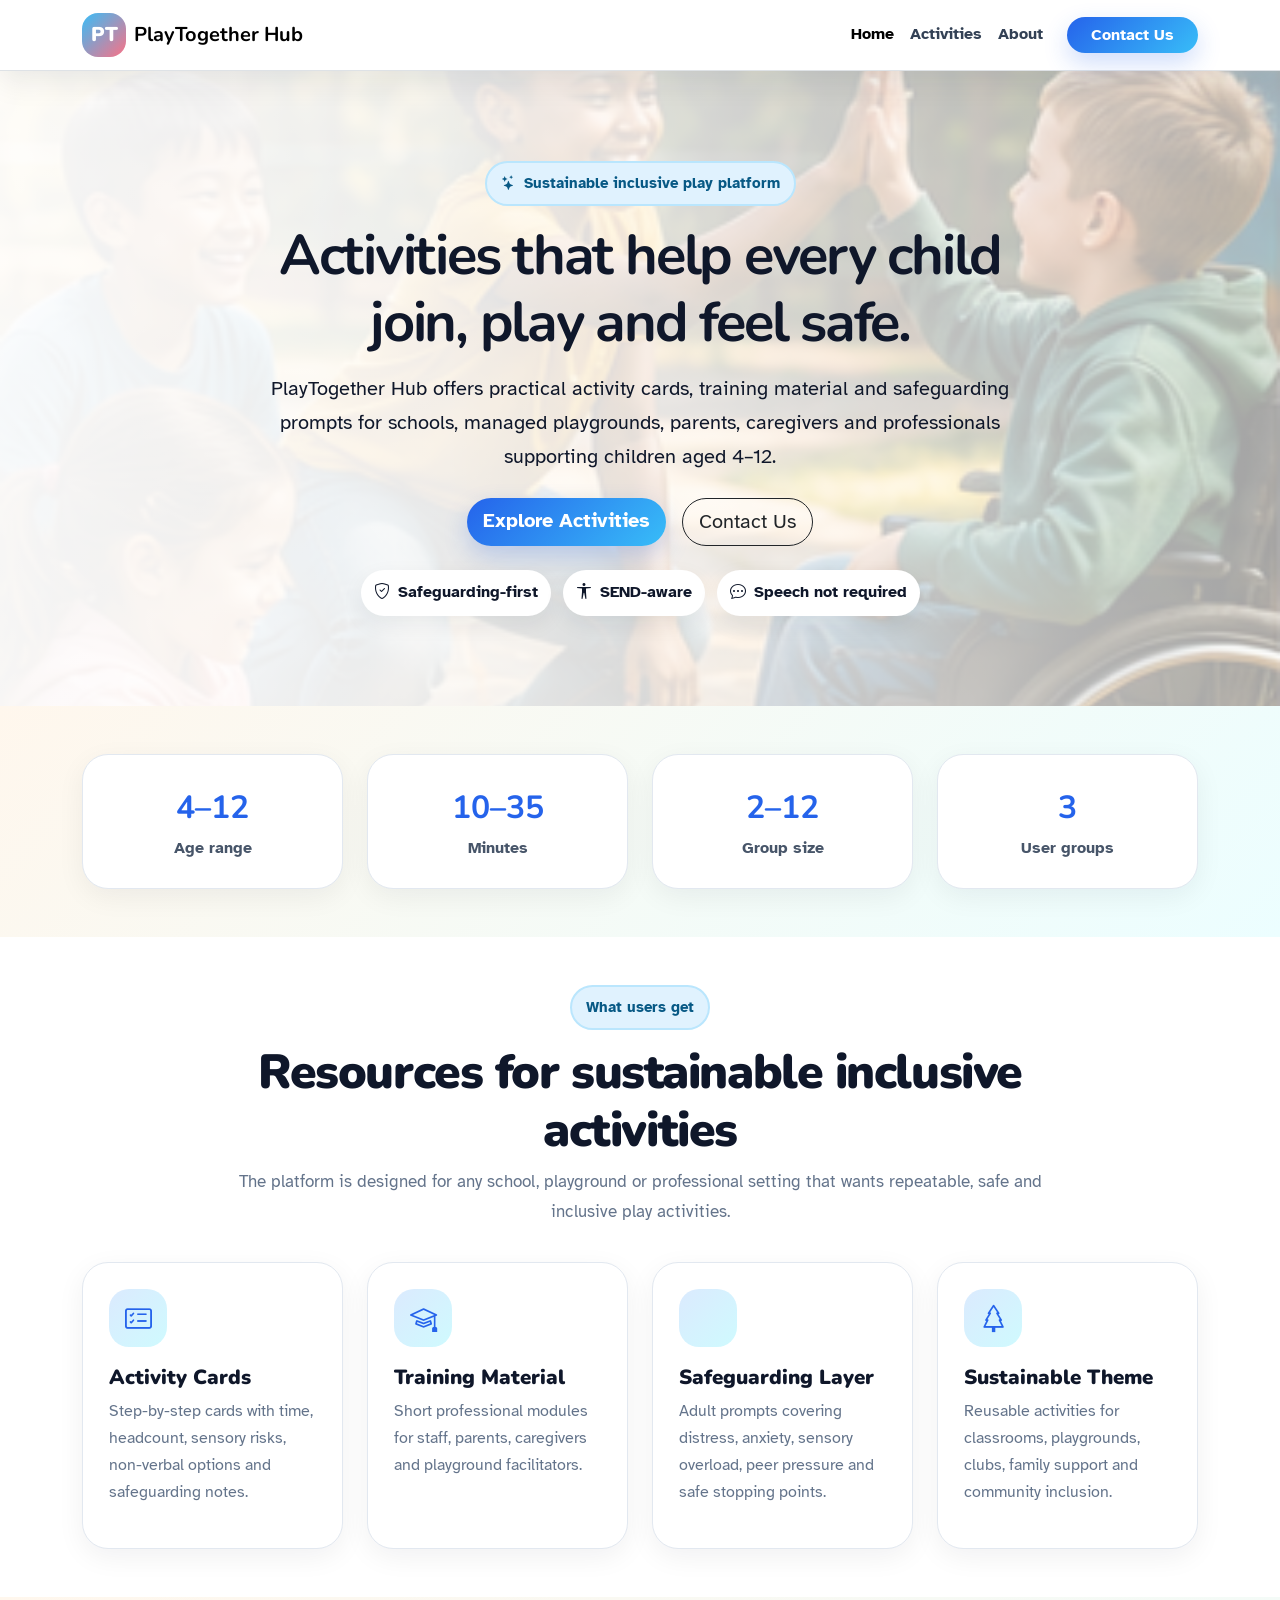
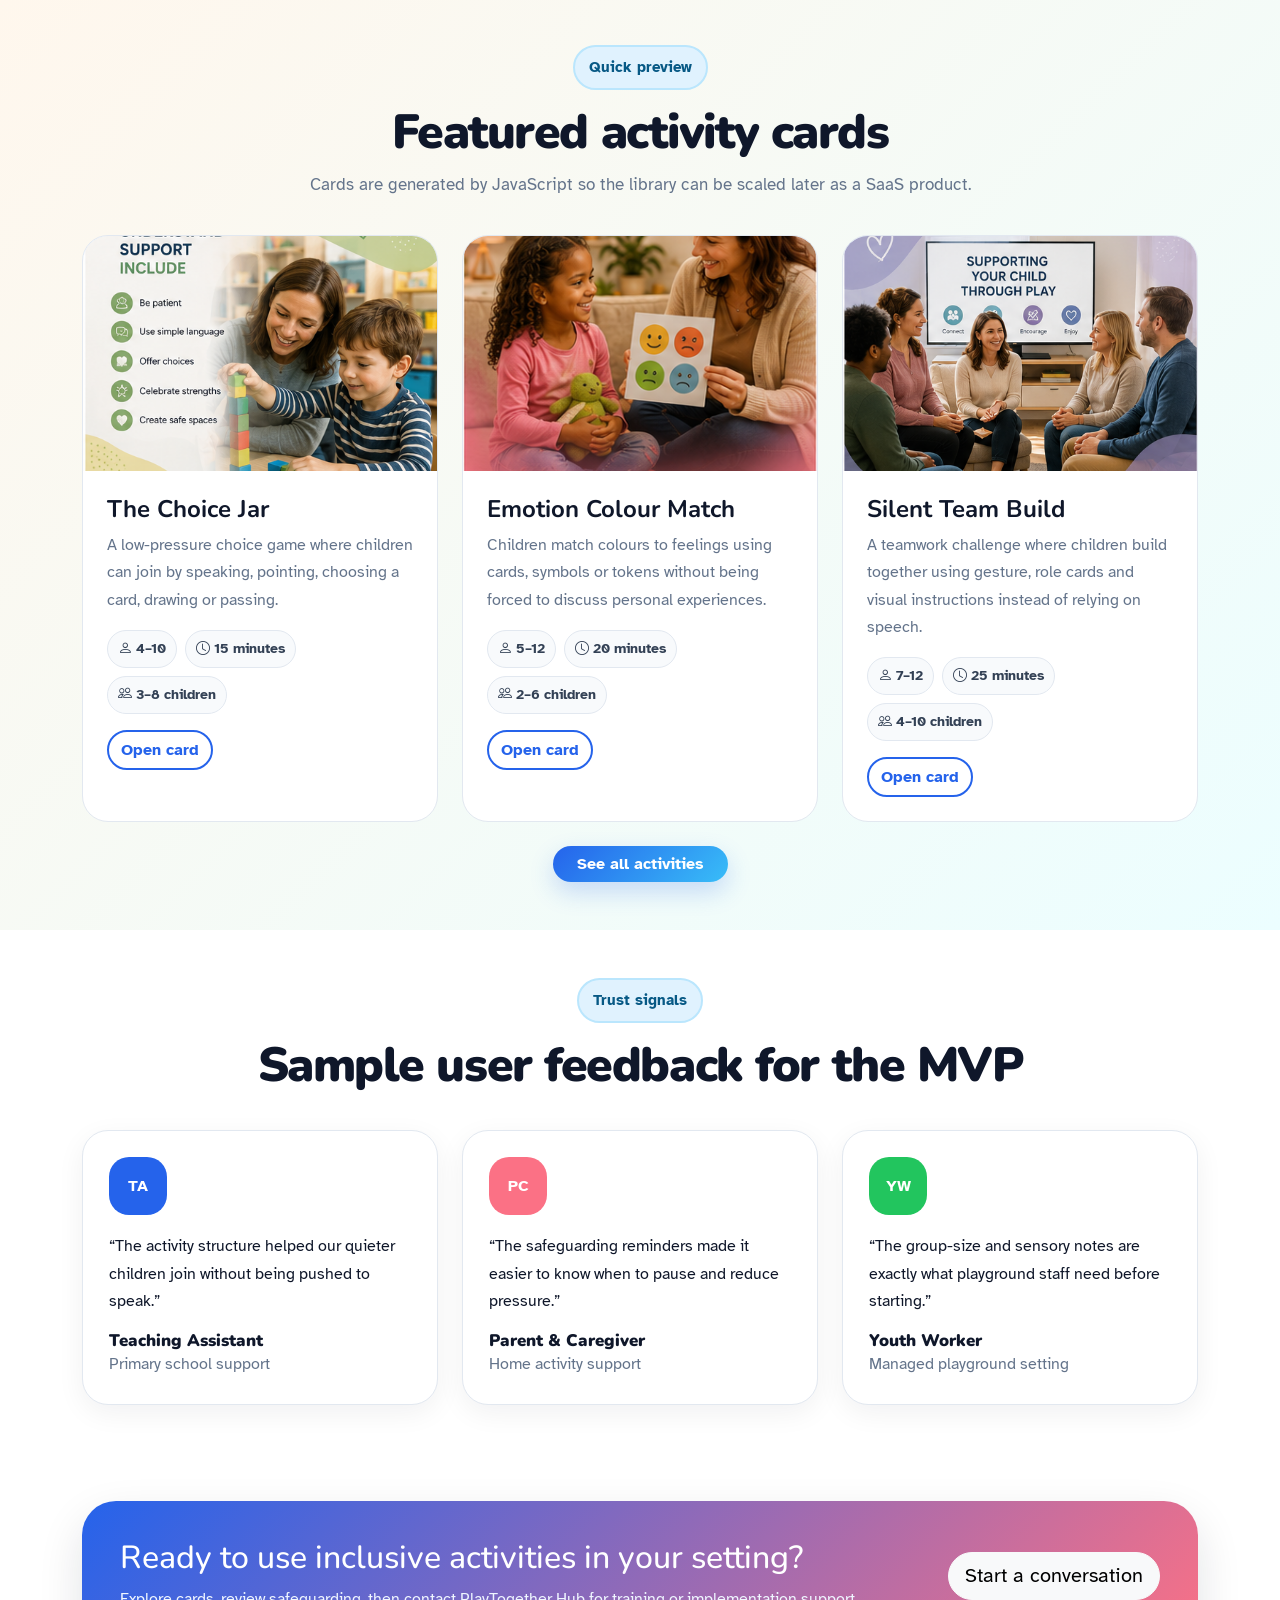
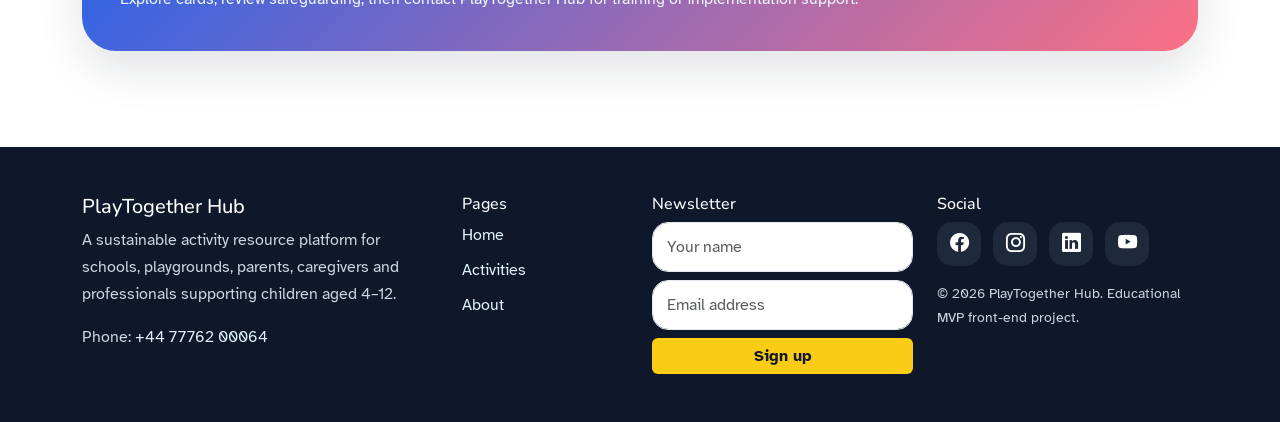
==== commit e50a9415: "preloading optimised updates" ====
--- a/index.html
+++ b/index.html
@@ -1,142 +1,292 @@
 <!DOCTYPE html>
 <html lang="en">
 <head>
-  <!-- HTML meta: UTF-8 supports normal English text and symbols correctly. -->
+  <!-- =========================================================
+       FILE: index.html
+       PAGE: Home page
+
+       PROJECT PURPOSE:
+       This is the homepage for PlayTogether Hub.
+       It introduces the inclusive activity platform, shows trust
+       signals, preview cards, testimonials and a final call-to-action.
+
+       EDUCATIONAL PURPOSE:
+       This file demonstrates:
+       - Semantic HTML structure
+       - Bootstrap layout system
+       - Bootstrap navbar
+       - Bootstrap buttons
+       - Bootstrap modal popup
+       - JavaScript-rendered activity cards
+       - Accessibility structure
+       - External CSS override system
+
+       SPECIAL CODE MARKS USED:
+       [BOOTSTRAP]    = Bootstrap class or component
+       [CSS OVERRIDE] = Styled or changed by css/style.css
+       [OPEN CARD]   = Button system connected to main.js
+       [POPUP MODAL] = Bootstrap modal popup system
+       [JS HOOK]     = HTML element controlled by main.js
+       ========================================================= -->
+
+
+  <!-- =========================================================
+       HEAD SECTION
+       Effect on project:
+       Loads page settings, SEO, fonts, Bootstrap, icons and custom CSS.
+       ========================================================= -->
+
+  <!-- Defines the character set so text, symbols and punctuation display correctly. -->
   <meta charset="UTF-8">
 
-  <!-- HTML meta: viewport makes the website responsive on mobile, tablet and desktop. -->
+  <!-- [BOOTSTRAP] Required for responsive design on mobile, tablet and desktop. -->
   <meta name="viewport" content="width=device-width, initial-scale=1.0">
 
-  <!-- SEO title: appears in the browser tab and search results. -->
+  <!-- Browser tab title and search engine title. -->
   <title>PlayTogether Hub | Inclusive Play Activities</title>
 
-  <!-- SEO description: explains the page purpose to search engines and users. -->
+  <!-- SEO description used by search engines and social previews. -->
   <meta name="description" content="Inclusive activity resources for schools, playgrounds, parents, caregivers and professionals.">
 
-  <!-- Favicon: local SVG icon stored in assets/icons so the browser tab has a brand icon. -->
+  <!-- Website favicon shown in the browser tab. -->
   <link rel="icon" type="image/svg+xml" href="assets/icons/favicon.svg">
 
-  <!-- Google Fonts: Nunito gives a friendly child-focused feel; Atkinson Hyperlegible improves readability/accessibility. -->
+  <!-- Google Fonts:
+       Effect:
+       - Nunito gives the project a friendly child-focused feel.
+       - Atkinson Hyperlegible improves readability and accessibility.
+  -->
   <link rel="preconnect" href="https://fonts.googleapis.com">
   <link rel="preconnect" href="https://fonts.gstatic.com" crossorigin>
   <link href="https://fonts.googleapis.com/css2?family=Atkinson+Hyperlegible:wght@400;700&family=Nunito:wght@500;700;800;900&display=swap" rel="stylesheet">
 
-  <!-- Bootstrap CSS v5.3.3: gives responsive grid, navbar, cards, buttons, forms and modal styling. -->
+  <!-- [BOOTSTRAP]
+       Bootstrap CSS:
+       Effect:
+       Gives us ready-made responsive layout, navbar, grid, buttons,
+       spacing, forms and modal styling.
+  -->
   <link href="https://cdn.jsdelivr.net/npm/bootstrap@5.3.3/dist/css/bootstrap.min.css" rel="stylesheet">
 
-  <!-- Bootstrap Icons: used for social icons, service icons and small visual labels. -->
+  <!-- [BOOTSTRAP]
+       Bootstrap Icons:
+       Effect:
+       Provides the small icons used in badges, feature cards and footer.
+  -->
   <link href="https://cdn.jsdelivr.net/npm/bootstrap-icons@1.11.3/font/bootstrap-icons.css" rel="stylesheet">
 
-  <!-- Custom CSS: local styling that changes colours, fonts, card hover, hero design and accessibility. -->
+  <!-- [CSS OVERRIDE]
+       Custom CSS:
+       Effect:
+       This file overrides and improves Bootstrap default styling with
+       brand colours, card design, hero backgrounds, modal styling and footer design.
+  -->
   <link rel="stylesheet" href="css/style.css">
 </head>
 
 <body>
-  <!-- Accessibility link: keyboard users can skip repeated navigation and go directly to main content. -->
+
+  <!-- =========================================================
+       ACCESSIBILITY SKIP LINK
+       Effect on project:
+       Helps keyboard and screen-reader users jump directly to main content.
+       [CSS OVERRIDE] Styled in style.css as .skip-link.
+       ========================================================= -->
   <a class="skip-link" href="#main">Skip to main content</a>
 
-  <!-- Bootstrap Navbar:
-       navbar = creates navigation component.
-       navbar-expand-lg = shows full menu on large screens; collapses on smaller screens.
-       sticky-top = keeps navbar visible at the top while scrolling.
-       bg-white and border-bottom = clean readable top bar.
-  -->
+
+  <!-- =========================================================
+       NAVBAR SECTION
+       Effect on project:
+       Main website navigation across the top of the page.
+
+       [BOOTSTRAP] Classes used:
+       - navbar
+       - navbar-expand-lg
+       - navbar-light
+       - bg-white
+       - sticky-top
+       - border-bottom
+       - container
+       - navbar-toggler
+       - collapse
+       - navbar-collapse
+       - navbar-nav
+       - nav-item
+       - nav-link
+       - btn
+       - rounded-pill
+
+       [CSS OVERRIDE]
+       style.css improves navbar shadow, brand mark, active links and buttons.
+       ========================================================= -->
   <nav class="navbar navbar-expand-lg navbar-light bg-white sticky-top border-bottom">
     <div class="container">
-      <!-- Brand link: returns user to homepage. -->
+
+      <!-- Brand/logo area.
+           [CSS OVERRIDE]
+           .brand-mark creates the colourful PT logo box.
+      -->
       <a class="navbar-brand d-flex align-items-center gap-2 fw-bold" href="index.html" aria-label="PlayTogether Hub homepage">
         <span class="brand-mark">PT</span>
         <span>PlayTogether Hub</span>
       </a>
 
-      <!-- Bootstrap mobile button:
-           navbar-toggler = hamburger button.
-           data-bs-toggle and data-bs-target connect the button to the menu below.
+      <!-- [BOOTSTRAP]
+           Mobile hamburger menu button.
+           data-bs-toggle="collapse" tells Bootstrap to open/close the menu.
+           data-bs-target="#mainNavbar" links this button to the menu below.
       -->
-      <button class="navbar-toggler" type="button" data-bs-toggle="collapse" data-bs-target="#mainNavbar"
-        aria-controls="mainNavbar" aria-expanded="false" aria-label="Open navigation menu">
+      <button class="navbar-toggler"
+              type="button"
+              data-bs-toggle="collapse"
+              data-bs-target="#mainNavbar"
+              aria-controls="mainNavbar"
+              aria-expanded="false"
+              aria-label="Open navigation menu">
         <span class="navbar-toggler-icon"></span>
       </button>
 
-      <!-- Bootstrap collapsible menu:
-           collapse navbar-collapse = hides/shows menu on mobile.
-           id must match data-bs-target above.
+      <!-- [BOOTSTRAP]
+           Collapsible navigation menu.
+           id="mainNavbar" must match data-bs-target above.
       -->
       <div class="collapse navbar-collapse" id="mainNavbar">
         <ul class="navbar-nav ms-auto align-items-lg-center">
-          <!-- Three-page structure: Home, Activities, About. -->
-          <li class="nav-item"><a class="nav-link" href="index.html">Home</a></li>
-          <li class="nav-item"><a class="nav-link" href="activities.html">Activities</a></li>
-          <li class="nav-item"><a class="nav-link" href="about.html">About</a></li>
-
-          <!-- CTA button: links to the contact section on About page. -->
+
+          <li class="nav-item">
+            <a class="nav-link active" href="index.html" aria-current="page">Home</a>
+          </li>
+
+          <li class="nav-item">
+            <a class="nav-link" href="activities.html">Activities</a>
+          </li>
+
+          <li class="nav-item">
+            <a class="nav-link" href="about.html">About</a>
+          </li>
+
+          <!-- [BOOTSTRAP] [CSS OVERRIDE]
+               CTA button.
+               Bootstrap creates the button shape.
+               style.css overrides .btn-primary with gradient colours.
+          -->
           <li class="nav-item ms-lg-3">
-            <a class="btn btn-primary rounded-pill px-4" href="about.html#contact">Contact Us</a>
+            <a class="btn btn-primary rounded-pill px-4" href="about.html#contact">
+              Contact Us
+            </a>
           </li>
+
         </ul>
       </div>
     </div>
   </nav>
 
-  <!-- Main landmark: helps screen readers identify the main content. -->
+
+  <!-- =========================================================
+       MAIN PAGE CONTENT
+       Effect on project:
+       The <main> landmark improves accessibility and structure.
+       The skip link at the top jumps here.
+       ========================================================= -->
   <main id="main">
 
-<!-- Hero section:
-     Background image version.
-     This removes the off-centre Bootstrap image column issue.
--->
-<section class="hero-section hero-home-bg">
-  <div class="hero-overlay">
-    <div class="container">
-      <div class="row justify-content-center text-center">
-        <div class="col-lg-9">
-
-          <span class="eyebrow">
-            <i class="bi bi-stars"></i>
-            Sustainable inclusive play platform
-          </span>
-
-          <h1 class="display-4 fw-bold mt-3">
-            Activities that help every child join, play and feel safe.
-          </h1>
-
-          <p class="lead mt-3">
-            PlayTogether Hub offers practical activity cards, training material and safeguarding prompts for
-            schools, managed playgrounds, parents, caregivers and professionals supporting children aged 4–12.
-          </p>
-
-          <div class="d-flex flex-wrap justify-content-center gap-3 mt-4">
-            <a class="btn btn-primary btn-lg rounded-pill" href="activities.html">
-              Explore Activities
-            </a>
-
-            <a class="btn btn-outline-dark btn-lg rounded-pill" href="about.html#contact">
-              Contact Us
-            </a>
-          </div>
-
-          <div class="trust-row justify-content-center mt-4">
-            <span><i class="bi bi-shield-check"></i> Safeguarding-first</span>
-            <span><i class="bi bi-universal-access"></i> SEND-aware</span>
-            <span><i class="bi bi-chat-dots"></i> Speech not required</span>
-          </div>
-
-        </div>
-      </div>
-    </div>
-  </div>
-</section>
-
-    <!-- Facts section:
-         Logic: age → time → group size → users.
-         CHANGE:
-         The last card text was shortened from
-         “User groups: schools, homes, playgrounds”
-         to “User groups” so all cards align visually.
-    -->
-    <section class="py-5 bg-happy">
+
+    <!-- =========================================================
+         HERO SECTION
+         Effect on project:
+         First impression section.
+         Explains the main platform offer and gives two actions.
+
+         [BOOTSTRAP]
+         Uses container, row, column, text-center, display-4, lead,
+         d-flex, gap, margin and button classes.
+
+         [CSS OVERRIDE]
+         .hero-section, .hero-home-bg and .hero-overlay are styled in CSS.
+         They create the background image and readable overlay.
+         ========================================================= -->
+    <section class="hero-section hero-home-bg">
+      <div class="hero-overlay">
+        <div class="container">
+          <div class="row justify-content-center text-center">
+            <div class="col-lg-9">
+
+              <!-- [CSS OVERRIDE]
+                   .eyebrow creates the small rounded label.
+              -->
+              <span class="eyebrow">
+                <i class="bi bi-stars"></i>
+                Sustainable inclusive play platform
+              </span>
+
+              <h1 class="display-4 fw-bold mt-3">
+                Activities that help every child join, play and feel safe.
+              </h1>
+
+              <p class="lead mt-3">
+                PlayTogether Hub offers practical activity cards, training material and safeguarding prompts for
+                schools, managed playgrounds, parents, caregivers and professionals supporting children aged 4–12.
+              </p>
+
+              <!-- [BOOTSTRAP]
+                   Hero CTA button row.
+                   d-flex, flex-wrap, justify-content-center and gap-3 control layout.
+              -->
+              <div class="d-flex flex-wrap justify-content-center gap-3 mt-4">
+
+                <!-- Main CTA: sends user to Activities page. -->
+                <a class="btn btn-primary btn-lg rounded-pill" href="activities.html">
+                  Explore Activities
+                </a>
+
+                <!-- Secondary CTA: sends user to contact section. -->
+                <a class="btn btn-outline-dark btn-lg rounded-pill" href="about.html#contact">
+                  Contact Us
+                </a>
+              </div>
+
+              <!-- [CSS OVERRIDE]
+                   .trust-row styles these as rounded trust badges.
+                   Effect:
+                   Quickly communicates safeguarding, SEND and non-verbal support.
+              -->
+              <div class="trust-row justify-content-center mt-4">
+                <span><i class="bi bi-shield-check"></i> Safeguarding-first</span>
+                <span><i class="bi bi-universal-access"></i> SEND-aware</span>
+                <span><i class="bi bi-chat-dots"></i> Speech not required</span>
+              </div>
+
+            </div>
+          </div>
+        </div>
+      </div>
+    </section>
+
+
+    <!-- =========================================================
+         FACTS SECTION
+         Effect on project:
+         Shows quick measurable facts about the platform.
+
+         [BOOTSTRAP]
+         Uses py-5, container, row, col-md-3, text-center and g-4.
+
+         [CSS OVERRIDE]
+         .bg-happy and .fact-card create the colourful background and cards.
+         ========================================================= -->
+    <section class="py-5 bg-happy" aria-labelledby="platform-facts-heading">
       <div class="container">
+
+        <!-- Accessibility heading:
+             visually-hidden keeps the heading available to screen readers.
+        -->
+        <h2 id="platform-facts-heading" class="visually-hidden">
+          Platform facts overview
+        </h2>
+
         <div class="row text-center g-4">
+
           <div class="col-md-3">
             <div class="fact-card">
               <strong>4–12</strong>
@@ -164,13 +314,29 @@
               <span>User groups</span>
             </div>
           </div>
+
         </div>
       </div>
     </section>
 
-    <!-- Services overview: from acceptance criteria, using responsive Bootstrap cards. -->
+
+    <!-- =========================================================
+         SERVICES / FEATURES SECTION
+         Effect on project:
+         Explains the main value areas of the platform.
+
+         [BOOTSTRAP]
+         Uses grid columns:
+         - col-md-6 = 2 cards per row on tablets
+         - col-lg-3 = 4 cards per row on desktop
+
+         [CSS OVERRIDE]
+         .feature-card controls card appearance.
+         .feature-card i controls icon boxes.
+         ========================================================= -->
     <section class="py-5">
       <div class="container">
+
         <div class="section-heading">
           <span class="eyebrow">What users get</span>
           <h2>Resources for sustainable inclusive activities</h2>
@@ -181,7 +347,7 @@
         </div>
 
         <div class="row g-4">
-          <!-- Bootstrap grid: col-md-6 gives two columns on tablets; col-lg-3 gives four columns on desktop. -->
+
           <div class="col-md-6 col-lg-3">
             <article class="feature-card">
               <i class="bi bi-card-checklist"></i>
@@ -213,37 +379,77 @@
               <p>Reusable activities for classrooms, playgrounds, clubs, family support and community inclusion.</p>
             </article>
           </div>
+
         </div>
       </div>
     </section>
 
-    <!-- Featured activities: JavaScript fills this area using the same activity data as the activities page. -->
-    <section class="py-5 bg-happy">
+
+    <!-- =========================================================
+         FEATURED ACTIVITY CARDS SECTION
+         Effect on project:
+         Shows three preview cards on the homepage.
+
+         [JS HOOK]
+         main.js looks for id="homeActivityCards".
+         JavaScript inserts the first 3 activity cards into this div.
+
+         [OPEN CARD]
+         The Open card buttons are NOT written manually here.
+         They are created inside main.js.
+
+         [POPUP MODAL]
+         When Open card is clicked, main.js fills and opens the modal
+         at the bottom of this file.
+         ========================================================= -->
+    <section class="py-5 bg-happy" aria-labelledby="featured-activities-heading">
       <div class="container">
+
         <div class="section-heading">
           <span class="eyebrow">Quick preview</span>
-          <h2>Featured activity cards</h2>
-          <p>Cards are generated by JavaScript so the library can be scaled later as a SaaS product.</p>
-        </div>
-
-        <!-- JS hook: main.js inserts three featured cards here. -->
+          <h2 id="featured-activities-heading">Featured activity cards</h2>
+          <p>
+            Cards are generated by JavaScript so the library can be scaled later as a SaaS product.
+          </p>
+        </div>
+
+        <!-- [JS HOOK] [OPEN CARD]
+             This empty row is filled by main.js.
+             Do not manually write activity cards here.
+        -->
         <div class="row g-4" id="homeActivityCards"></div>
 
         <div class="text-center mt-4">
-          <a class="btn btn-primary rounded-pill px-4" href="activities.html">See all activities</a>
-        </div>
+          <a class="btn btn-primary rounded-pill px-4" href="activities.html">
+            See all activities
+          </a>
+        </div>
+
       </div>
     </section>
 
-    <!-- Testimonials: required by acceptance criteria; written as MVP sample testimonials. -->
+
+    <!-- =========================================================
+         TESTIMONIALS SECTION
+         Effect on project:
+         Adds trust and example feedback for the MVP.
+
+         [BOOTSTRAP]
+         Uses row and col-md-4 to create 3 responsive columns.
+
+         [CSS OVERRIDE]
+         .testimonial-card and .avatar classes are styled in CSS.
+         ========================================================= -->
     <section class="py-5">
       <div class="container">
+
         <div class="section-heading">
           <span class="eyebrow">Trust signals</span>
           <h2>Sample user feedback for the MVP</h2>
         </div>
 
         <div class="row g-4">
+
           <div class="col-md-4">
             <article class="testimonial-card">
               <div class="avatar avatar-one">TA</div>
@@ -270,30 +476,59 @@
               <span>Managed playground setting</span>
             </article>
           </div>
+
         </div>
       </div>
     </section>
 
-    <!-- CTA: final homepage action. -->
+
+    <!-- =========================================================
+         CTA SECTION
+         Effect on project:
+         Final homepage conversion panel encouraging contact.
+
+         [CSS OVERRIDE]
+         .cta-panel creates the gradient panel and layout.
+         ========================================================= -->
     <section class="py-5">
       <div class="container">
         <div class="cta-panel">
+
           <div>
             <h2>Ready to use inclusive activities in your setting?</h2>
-            <p>Explore cards, review safeguarding, then contact PlayTogether Hub for training or implementation support.</p>
-          </div>
-
-          <a class="btn btn-light btn-lg rounded-pill" href="about.html#contact">Start a conversation</a>
+            <p>
+              Explore cards, review safeguarding, then contact PlayTogether Hub for training or implementation support.
+            </p>
+          </div>
+
+          <a class="btn btn-light btn-lg rounded-pill" href="about.html#contact">
+            Start a conversation
+          </a>
+
         </div>
       </div>
     </section>
+
   </main>
 
-  <!-- Footer: repeated across all three pages for trust, social links and newsletter. -->
+
+  <!-- =========================================================
+       FOOTER SECTION
+       Effect on project:
+       Shared footer with business summary, page links, newsletter
+       form and social media links.
+
+       [BOOTSTRAP]
+       Uses grid layout for footer columns.
+
+       [CSS OVERRIDE]
+       .site-footer, .footer-text, .footer-links and .social-icons
+       are styled in css/style.css.
+       ========================================================= -->
   <footer class="site-footer mt-5">
     <div class="container py-5">
       <div class="row g-4">
-        <!-- Business summary block. -->
+
         <div class="col-lg-4">
           <h2 class="h5 text-white">PlayTogether Hub</h2>
           <p class="footer-text">
@@ -305,7 +540,6 @@
           </p>
         </div>
 
-        <!-- Quick page links: only three pages. -->
         <div class="col-lg-2 col-md-4">
           <h3 class="h6 text-white">Pages</h3>
           <ul class="footer-links">
@@ -315,41 +549,165 @@
           </ul>
         </div>
 
-        <!-- Newsletter form: a could-have feature from the acceptance criteria. -->
+        <!-- [JS HOOK]
+             main.js listens for submit on id="newsletterForm"
+             and reveals id="newsletterMsg".
+        -->
         <div class="col-lg-3 col-md-4">
           <h3 class="h6 text-white">Newsletter</h3>
+
           <form id="newsletterForm" class="newsletter-form">
-            <!-- form-control is Bootstrap styling for readable inputs. -->
             <input class="form-control mb-2" type="text" placeholder="Your name" aria-label="Your name" required>
             <input class="form-control mb-2" type="email" placeholder="Email address" aria-label="Email address" required>
-            <button class="btn btn-sunshine w-100" type="submit">Sign up</button>
-            <p id="newsletterMsg" class="small mt-2 mb-0 d-none">Thank you — you are signed up.</p>
+
+            <button class="btn btn-sunshine w-100" type="submit">
+              Sign up
+            </button>
+
+            <p id="newsletterMsg" class="small mt-2 mb-0 d-none">
+              Thank you — you are signed up.
+            </p>
           </form>
         </div>
 
-        <!-- Social media links: target blank opens in a new tab as required. -->
         <div class="col-lg-3 col-md-4">
           <h3 class="h6 text-white">Social</h3>
+
           <div class="social-icons">
-            <a href="https://www.facebook.com" target="_blank" rel="noopener" aria-label="Facebook"><i class="bi bi-facebook"></i></a>
-            <a href="https://www.instagram.com" target="_blank" rel="noopener" aria-label="Instagram"><i class="bi bi-instagram"></i></a>
-            <a href="https://www.linkedin.com" target="_blank" rel="noopener" aria-label="LinkedIn"><i class="bi bi-linkedin"></i></a>
-            <a href="https://www.youtube.com" target="_blank" rel="noopener" aria-label="YouTube"><i class="bi bi-youtube"></i></a>
-          </div>
-
-          <p class="footer-text small mt-3">© 2026 PlayTogether Hub. Educational MVP front-end project.</p>
-        </div>
+            <a href="https://www.facebook.com" target="_blank" rel="noopener" aria-label="Facebook">
+              <i class="bi bi-facebook"></i>
+            </a>
+
+            <a href="https://www.instagram.com" target="_blank" rel="noopener" aria-label="Instagram">
+              <i class="bi bi-instagram"></i>
+            </a>
+
+            <a href="https://www.linkedin.com" target="_blank" rel="noopener" aria-label="LinkedIn">
+              <i class="bi bi-linkedin"></i>
+            </a>
+
+            <a href="https://www.youtube.com" target="_blank" rel="noopener" aria-label="YouTube">
+              <i class="bi bi-youtube"></i>
+            </a>
+          </div>
+
+          <p class="footer-text small mt-3">
+            © 2026 PlayTogether Hub. Educational MVP front-end project.
+          </p>
+        </div>
+
       </div>
     </div>
   </footer>
 
-  <!-- Bootstrap JS Bundle:
-       Required for navbar hamburger and modal popups.
-       Bundle includes Popper, so no extra Popper script is needed.
-  -->
+
+  <!-- =========================================================
+       [POPUP MODAL] ACTIVITY MODAL SECTION
+
+       Effect on project:
+       This is the hidden popup used by all homepage Open card buttons.
+
+       Important:
+       The modal is hidden by default.
+       main.js opens it when the user clicks an Open card button.
+
+       [BOOTSTRAP]
+       Classes used:
+       - modal
+       - fade
+       - modal-dialog
+       - modal-dialog-centered
+       - modal-lg
+       - modal-dialog-scrollable
+       - modal-content
+       - modal-header
+       - modal-title
+       - btn-close
+       - modal-body
+       - modal-footer
+
+       [JS HOOK]
+       main.js requires these exact IDs:
+       - activityModal
+       - activityModalTitle
+       - activityModalBody
+
+       [CSS OVERRIDE]
+       style.css customises .modal-content, .modal-body, .modal-header,
+       .modal-footer and modal images.
+       ========================================================= -->
+  <div class="modal fade"
+       id="activityModal"
+       tabindex="-1"
+       aria-labelledby="activityModalTitle"
+       aria-hidden="true">
+
+    <div class="modal-dialog modal-dialog-centered modal-lg modal-dialog-scrollable">
+
+      <div class="modal-content rounded-4 shadow-lg">
+
+        <div class="modal-header border-0 pb-0">
+
+          <!-- [JS HOOK]
+               main.js replaces this text with the selected activity title.
+          -->
+          <h2 class="modal-title h4 fw-bold" id="activityModalTitle">
+            Activity Card
+          </h2>
+
+          <!-- [BOOTSTRAP]
+               data-bs-dismiss="modal" closes the popup.
+          -->
+          <button type="button"
+                  class="btn-close"
+                  data-bs-dismiss="modal"
+                  aria-label="Close activity popup">
+          </button>
+
+        </div>
+
+        <!-- [JS HOOK]
+             main.js inserts image, summary, steps, safeguarding,
+             sensory notes and communication support here.
+        -->
+        <div class="modal-body" id="activityModalBody">
+          <!-- Activity details appear here after clicking Open card. -->
+        </div>
+
+        <div class="modal-footer border-0">
+          <button type="button"
+                  class="btn btn-outline-secondary rounded-pill"
+                  data-bs-dismiss="modal">
+            Close
+          </button>
+        </div>
+
+      </div>
+    </div>
+  </div>
+
+
+  <!-- =========================================================
+       SCRIPT SECTION
+       Effect on project:
+       Loads the JavaScript needed for interactivity.
+
+       [BOOTSTRAP]
+       Bootstrap bundle enables:
+       - mobile navbar open/close
+       - modal popup open/close
+
+       [JS HOOK]
+       main.js:
+       - renders homepage cards into homeActivityCards
+       - creates Open card buttons
+       - opens the popup modal
+       - handles newsletter form
+       ========================================================= -->
+
   <script src="https://cdn.jsdelivr.net/npm/bootstrap@5.3.3/dist/js/bootstrap.bundle.min.js"></script>
 
-  <!-- Custom JavaScript: renders activity cards, modals, filters and form messages. -->
   <script src="js/main.js"></script>
+
 </body>
 </html>
--- a/css/style.css
+++ b/css/style.css
@@ -1,9 +1,28 @@
 /* =========================================================
    PlayTogether Hub - style.css
-   Purpose:
+
+   PROJECT KEYWORDS:
+   responsive design, accessibility, SaaS UI, Bootstrap override,
+   activity cards, modal styling, child-friendly colour palette,
+   inclusive education, UX/UI, reusable components, front-end MVP.
+
+   PURPOSE:
    This file improves Bootstrap's default design with a happier,
-   child-friendly palette, readable fonts, card animation and
-   accessibility styling.
+   child-friendly, accessible and modern educational SaaS style.
+
+   IMPORTANT:
+   Bootstrap gives the basic layout and components.
+   This CSS file customises/overrides Bootstrap to match the project brand.
+   ========================================================= */
+
+
+/* =========================================================
+   1. DESIGN SYSTEM VARIABLES
+   [CSS SYSTEM]
+   Purpose:
+   Stores reusable colours, spacing, radius and shadow values.
+   Effect:
+   Makes the full website consistent and easier to maintain.
    ========================================================= */
 
 :root{
@@ -16,17 +35,35 @@
   --green:#22c55e;
   --mint:#2dd4bf;
   --purple:#a78bfa;
+
   --ink:#0f172a;
   --muted:#64748b;
   --soft:#fff7ed;
   --soft-blue:#eff6ff;
   --white:#ffffff;
+
+  --border:#e2e8f0;
   --radius:26px;
   --shadow:0 18px 45px rgba(15,23,42,.12);
-}
+  --soft-shadow:0 8px 28px rgba(15,23,42,.06);
+}
+
+
+/* =========================================================
+   2. GLOBAL RESET AND BASE STYLES
+   [CSS BASE]
+   Purpose:
+   Creates consistent spacing, fonts and layout behaviour.
+   Effect:
+   Ensures the page behaves well across browsers.
+   ========================================================= */
 
 *{
   box-sizing:border-box;
+}
+
+html{
+  scroll-behavior:smooth;
 }
 
 body{
@@ -34,20 +71,44 @@
   font-family:"Atkinson Hyperlegible", Arial, sans-serif;
   color:var(--ink);
   line-height:1.7;
-  background:#ffffff;
-}
-
-h1,h2,h3,h4,h5,h6,.navbar-brand{
+  background:var(--white);
+}
+
+h1,
+h2,
+h3,
+h4,
+h5,
+h6,
+.navbar-brand{
   font-family:"Nunito", Arial, sans-serif;
 }
 
 img{
   max-width:100%;
+  display:block;
 }
 
 a{
   text-decoration:none;
 }
+
+a:focus,
+button:focus,
+input:focus,
+select:focus,
+textarea:focus{
+  outline:3px solid rgba(37,99,235,.35);
+  outline-offset:3px;
+}
+
+
+/* =========================================================
+   3. ACCESSIBILITY SKIP LINK
+   [ACCESSIBILITY]
+   Purpose:
+   Helps keyboard users skip navigation and reach main content.
+   ========================================================= */
 
 .skip-link{
   position:absolute;
@@ -64,6 +125,19 @@
   top:12px;
 }
 
+
+/* =========================================================
+   4. NAVBAR AND BRANDING
+   [BOOTSTRAP OVERRIDE]
+   Bootstrap provides:
+   .navbar, .navbar-brand, .nav-link
+
+   This CSS changes:
+   - navbar shadow
+   - brand logo style
+   - active and hover link colours
+   ========================================================= */
+
 .brand-mark{
   width:44px;
   height:44px;
@@ -85,18 +159,45 @@
 }
 
 .nav-link:hover,
-.nav-link:focus{
+.nav-link:focus,
+.nav-link.active{
   color:var(--blue);
 }
+
+
+/* =========================================================
+   5. BUTTON SYSTEM
+   [BOOTSTRAP OVERRIDE]
+   Bootstrap provides:
+   .btn, .btn-primary, .btn-outline-primary
+
+   This CSS changes:
+   - button colours
+   - gradient background
+   - stronger visual identity
+   ========================================================= */
 
 .btn-primary{
   background:linear-gradient(135deg,var(--blue),var(--sky));
   border:0;
   box-shadow:0 10px 24px rgba(37,99,235,.22);
+  font-weight:800;
 }
 
 .btn-primary:hover{
   background:linear-gradient(135deg,var(--blue-dark),var(--blue));
+}
+
+.btn-outline-primary{
+  border:2px solid var(--blue);
+  color:var(--blue);
+  font-weight:800;
+}
+
+.btn-outline-primary:hover{
+  background:var(--blue);
+  border-color:var(--blue);
+  color:#fff;
 }
 
 .btn-sunshine{
@@ -110,11 +211,16 @@
   background:#fde047;
 }
 
-/* =========================================================
-   HERO BACKGROUND SYSTEM
+
+/* =========================================================
+   6. HERO BACKGROUND SYSTEM
+   [CUSTOM HERO SYSTEM]
+   Purpose:
    Used on Home, Activities and About pages.
-   The hero images are now backgrounds, not side-column images.
-   This fixes the left/right alignment problem across all viewports.
+
+   Effect:
+   Creates full-width background-image hero sections.
+   This avoids image alignment issues caused by two-column images.
    ========================================================= */
 
 .hero-section,
@@ -128,17 +234,14 @@
   overflow:hidden;
 }
 
-/* Home page hero background */
 .hero-home-bg{
   background-image:url("../assets/images/hero-diverse-play.svg");
 }
 
-/* Activities page hero background */
 .hero-activities-bg{
   background-image:url("../assets/images/playground-service.svg");
 }
 
-/* About page hero background */
 .hero-about-bg{
   background-image:url("../assets/images/training-safeguarding.svg");
 }
@@ -150,13 +253,12 @@
   display:flex;
   align-items:center;
   padding:90px 0;
-
   background:linear-gradient(
     90deg,
-    rgba(255,255,255,.95) 0%,
-    rgba(255,255,255,.90) 35%,
-    rgba(255,255,255,.75) 70%,
-    rgba(255,255,255,.62) 100%
+    rgba(255,255,255,.96) 0%,
+    rgba(255,255,255,.91) 35%,
+    rgba(255,255,255,.76) 70%,
+    rgba(255,255,255,.64) 100%
   );
 }
 
@@ -174,6 +276,16 @@
   margin-left:auto;
   margin-right:auto;
 }
+
+
+/* =========================================================
+   7. EYEBROW LABELS AND TRUST BADGES
+   [CSS COMPONENT]
+   Purpose:
+   Creates rounded labels and trust badges.
+   Effect:
+   Improves visual hierarchy and makes key ideas easy to scan.
+   ========================================================= */
 
 .eyebrow{
   display:inline-flex;
@@ -205,6 +317,14 @@
   font-weight:800;
 }
 
+
+/* =========================================================
+   8. SECTION BACKGROUNDS AND HEADINGS
+   [CSS COMPONENT]
+   Purpose:
+   Gives sections consistent spacing and visual rhythm.
+   ========================================================= */
+
 .bg-happy{
   background:linear-gradient(135deg,#fff7ed,#ecfeff);
 }
@@ -226,6 +346,16 @@
   color:var(--muted);
   font-size:1.08rem;
 }
+
+
+/* =========================================================
+   9. REUSABLE CARD COMPONENTS
+   [BOOTSTRAP CARD ENHANCEMENT]
+   Purpose:
+   Creates consistent card styles across the project.
+   Effect:
+   Cards look like one reusable design system.
+   ========================================================= */
 
 .fact-card,
 .feature-card,
@@ -237,13 +367,12 @@
 .contact-card,
 .filter-panel{
   background:#fff;
-  border:1px solid #e2e8f0;
+  border:1px solid var(--border);
   border-radius:var(--radius);
   padding:26px;
-  box-shadow:0 8px 28px rgba(15,23,42,.06);
-}
-
-/* Fixed height makes all four fact cards align evenly. */
+  box-shadow:var(--soft-shadow);
+}
+
 .fact-card{
   min-height:135px;
   display:flex;
@@ -280,6 +409,17 @@
   box-shadow:var(--shadow);
   border-color:#bae6fd;
 }
+
+
+/* =========================================================
+   10. ICON SYSTEM
+   [BOOTSTRAP ICON STYLING]
+   Purpose:
+   Styles Bootstrap icons used in cards and safeguarding sections.
+
+   Required safeguarding icon:
+   <i class="bi bi-shield-heart"></i>
+   ========================================================= */
 
 .feature-card i{
   width:58px;
@@ -293,6 +433,24 @@
   margin-bottom:18px;
 }
 
+/* Icons inside headings should not become large boxes. */
+.service-card h3 i,
+.module-card h3 i,
+.safety-card h3 i,
+.modal-body h3 i{
+  color:var(--blue);
+  margin-right:6px;
+  font-size:1.05em;
+}
+
+
+/* =========================================================
+   11. FEATURE, SERVICE AND MODULE TEXT
+   [CSS COMPONENT]
+   Purpose:
+   Controls heading and paragraph consistency.
+   ========================================================= */
+
 .feature-card h3,
 .service-card h3,
 .module-card h3,
@@ -306,6 +464,14 @@
 .module-card p{
   color:var(--muted);
 }
+
+
+/* =========================================================
+   12. SERVICE CARDS
+   [CSS COMPONENT]
+   Purpose:
+   Styles Activities page service overview cards.
+   ========================================================= */
 
 .service-card{
   overflow:hidden;
@@ -317,16 +483,32 @@
   object-fit:cover;
   border-radius:22px;
   margin-bottom:18px;
+  background:#dbeafe;
 }
 
 .service-card a{
   font-weight:900;
   color:var(--blue);
 }
+
+.service-card a:hover{
+  color:var(--blue-dark);
+}
+
+
+/* =========================================================
+   13. ACTIVITY CARDS
+   [OPEN CARD VISUAL SYSTEM]
+   Purpose:
+   Styles JavaScript-generated activity cards.
+
+   Related JavaScript:
+   createActivityCard() in js/main.js creates these cards.
+   ========================================================= */
 
 .activity-card{
   background:#fff;
-  border:1px solid #e2e8f0;
+  border:1px solid var(--border);
   border-radius:var(--radius);
   overflow:hidden;
 }
@@ -342,6 +524,14 @@
   padding:24px;
 }
 
+.activity-card h3{
+  color:var(--ink);
+}
+
+.activity-card p{
+  color:var(--muted);
+}
+
 .activity-meta{
   display:flex;
   flex-wrap:wrap;
@@ -352,12 +542,53 @@
 .activity-meta span{
   background:#f8fafc;
   color:#334155;
-  border:1px solid #e2e8f0;
+  border:1px solid var(--border);
   border-radius:999px;
   padding:6px 10px;
   font-size:.88rem;
   font-weight:800;
 }
+
+
+/* =========================================================
+   14. FILTER PANEL
+   [FILTER STYLE]
+   Purpose:
+   Styles the dropdown used to filter activity cards.
+
+   Related JavaScript:
+   setupActivityFilter() in js/main.js.
+   ========================================================= */
+
+.filter-panel{
+  max-width:720px;
+  margin:auto;
+}
+
+.filter-panel .form-label{
+  color:var(--ink);
+}
+
+.form-select,
+.form-control{
+  border-radius:16px;
+  border:1px solid var(--border);
+  padding:12px 14px;
+}
+
+.form-select:focus,
+.form-control:focus{
+  border-color:var(--blue);
+  box-shadow:0 0 0 .25rem rgba(37,99,235,.18);
+}
+
+
+/* =========================================================
+   15. TESTIMONIAL CARDS
+   [CSS COMPONENT]
+   Purpose:
+   Adds trust signals and user-style feedback.
+   ========================================================= */
 
 .testimonial-card{
   height:100%;
@@ -374,9 +605,17 @@
   margin-bottom:18px;
 }
 
-.avatar-one{background:var(--blue);}
-.avatar-two{background:var(--pink);}
-.avatar-three{background:var(--green);}
+.avatar-one{
+  background:var(--blue);
+}
+
+.avatar-two{
+  background:var(--pink);
+}
+
+.avatar-three{
+  background:var(--green);
+}
 
 .testimonial-card h3{
   font-size:1.05rem;
@@ -387,6 +626,14 @@
 .testimonial-card span{
   color:var(--muted);
 }
+
+
+/* =========================================================
+   16. CTA PANEL
+   [CSS COMPONENT]
+   Purpose:
+   Creates strong call-to-action section.
+   ========================================================= */
 
 .cta-panel{
   display:flex;
@@ -405,6 +652,14 @@
   color:#eff6ff;
 }
 
+
+/* =========================================================
+   17. ABOUT / TRAINING / SAFEGUARDING COMPONENTS
+   [SAFEGUARDING STYLE]
+   Purpose:
+   Supports module cards, safety cards, contact phone and map.
+   ========================================================= */
+
 .module-card span{
   display:inline-block;
   color:#075985;
@@ -433,21 +688,83 @@
 .map-card{
   overflow:hidden;
   border-radius:var(--radius);
-  border:1px solid #e2e8f0;
+  border:1px solid var(--border);
   box-shadow:var(--shadow);
   background:#fff;
 }
 
+
+/* =========================================================
+   18. MODAL STYLING
+   [POPUP MODAL STYLE]
+   Purpose:
+   Styles the Bootstrap popup used by the Open card button.
+
+   Related JavaScript:
+   openActivityModal() in js/main.js.
+   ========================================================= */
+
 .modal-content{
   border:0;
+  border-radius:28px;
   box-shadow:var(--shadow);
+  overflow:hidden;
+}
+
+.modal-header{
+  padding:24px 28px 10px;
+}
+
+.modal-title{
+  color:var(--ink);
+  letter-spacing:-.02em;
+}
+
+.modal-body{
+  padding:24px 28px;
+}
+
+.modal-body img{
+  width:100%;
+  max-height:320px;
+  object-fit:cover;
+  background:#dbeafe;
+  border-radius:22px;
 }
 
 .modal-body h3{
   margin-top:1.4rem;
   font-size:1.15rem;
   font-weight:900;
-}
+  color:var(--ink);
+}
+
+.modal-body p,
+.modal-body li{
+  color:#475569;
+}
+
+.modal-body ol{
+  padding-left:1.2rem;
+}
+
+.modal-footer{
+  padding:10px 28px 24px;
+}
+
+.alert-info{
+  border:1px solid #bae6fd;
+  background:#e0f2fe;
+  color:#075985;
+}
+
+
+/* =========================================================
+   19. FOOTER
+   [CSS COMPONENT]
+   Purpose:
+   Styles footer, links, newsletter and social icons.
+   ========================================================= */
 
 .site-footer{
   background:#0f172a;
@@ -459,12 +776,20 @@
 
 .site-footer a{
   color:#e0f2fe;
+}
+
+.site-footer a:hover{
+  color:#fff;
 }
 
 .footer-links{
   list-style:none;
   padding:0;
   margin:0;
+}
+
+.footer-links li{
+  margin-bottom:8px;
 }
 
 .footer-links a:hover{
@@ -485,13 +810,22 @@
   color:#fff;
   border-radius:15px;
   font-size:1.2rem;
+  transition:background .25s ease, transform .25s ease;
 }
 
 .social-icons a:hover{
   background:var(--blue);
-}
-
-/* Tablet */
+  transform:translateY(-3px);
+}
+
+
+/* =========================================================
+   20. TABLET RESPONSIVE DESIGN
+   [RESPONSIVE CSS]
+   Purpose:
+   Adjusts hero and CTA layout on tablet screens.
+   ========================================================= */
+
 @media (max-width:991px){
   .hero-section,
   .page-hero,
@@ -509,7 +843,14 @@
   }
 }
 
-/* Mobile */
+
+/* =========================================================
+   21. MOBILE RESPONSIVE DESIGN
+   [RESPONSIVE CSS]
+   Purpose:
+   Improves readability and spacing on small screens.
+   ========================================================= */
+
 @media (max-width:576px){
   .display-4{
     font-size:2.35rem;
@@ -529,4 +870,35 @@
   .service-card img{
     height:195px;
   }
+
+  .modal-header,
+  .modal-body,
+  .modal-footer{
+    padding-left:18px;
+    padding-right:18px;
+  }
+
+  .modal-body img{
+    max-height:230px;
+  }
+
+  .cta-panel{
+    padding:28px;
+  }
+}
+
+
+/* =========================================================
+   22. REDUCED MOTION ACCESSIBILITY
+   [ACCESSIBILITY]
+   Purpose:
+   Respects users who prefer less animation.
+   ========================================================= */
+
+@media (prefers-reduced-motion:reduce){
+  *{
+    scroll-behavior:auto !important;
+    transition:none !important;
+    animation:none !important;
+  }
 }
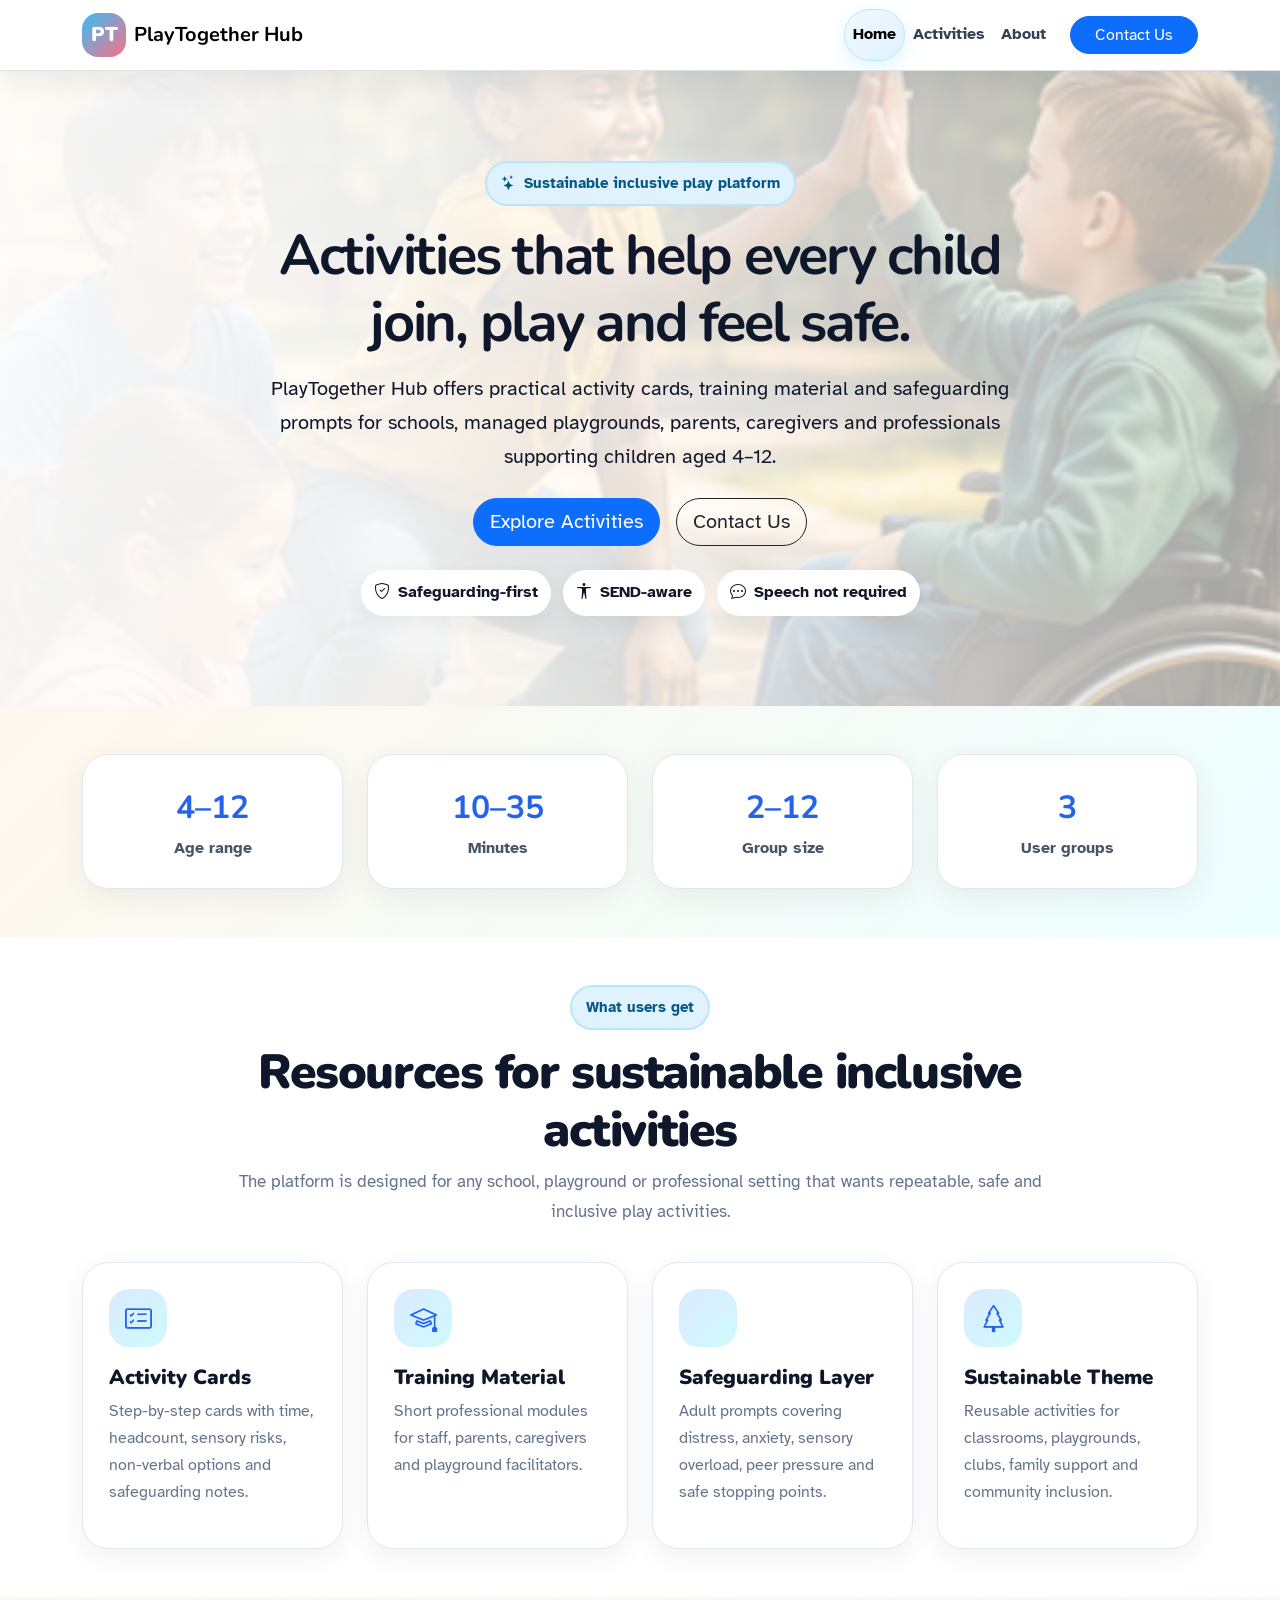
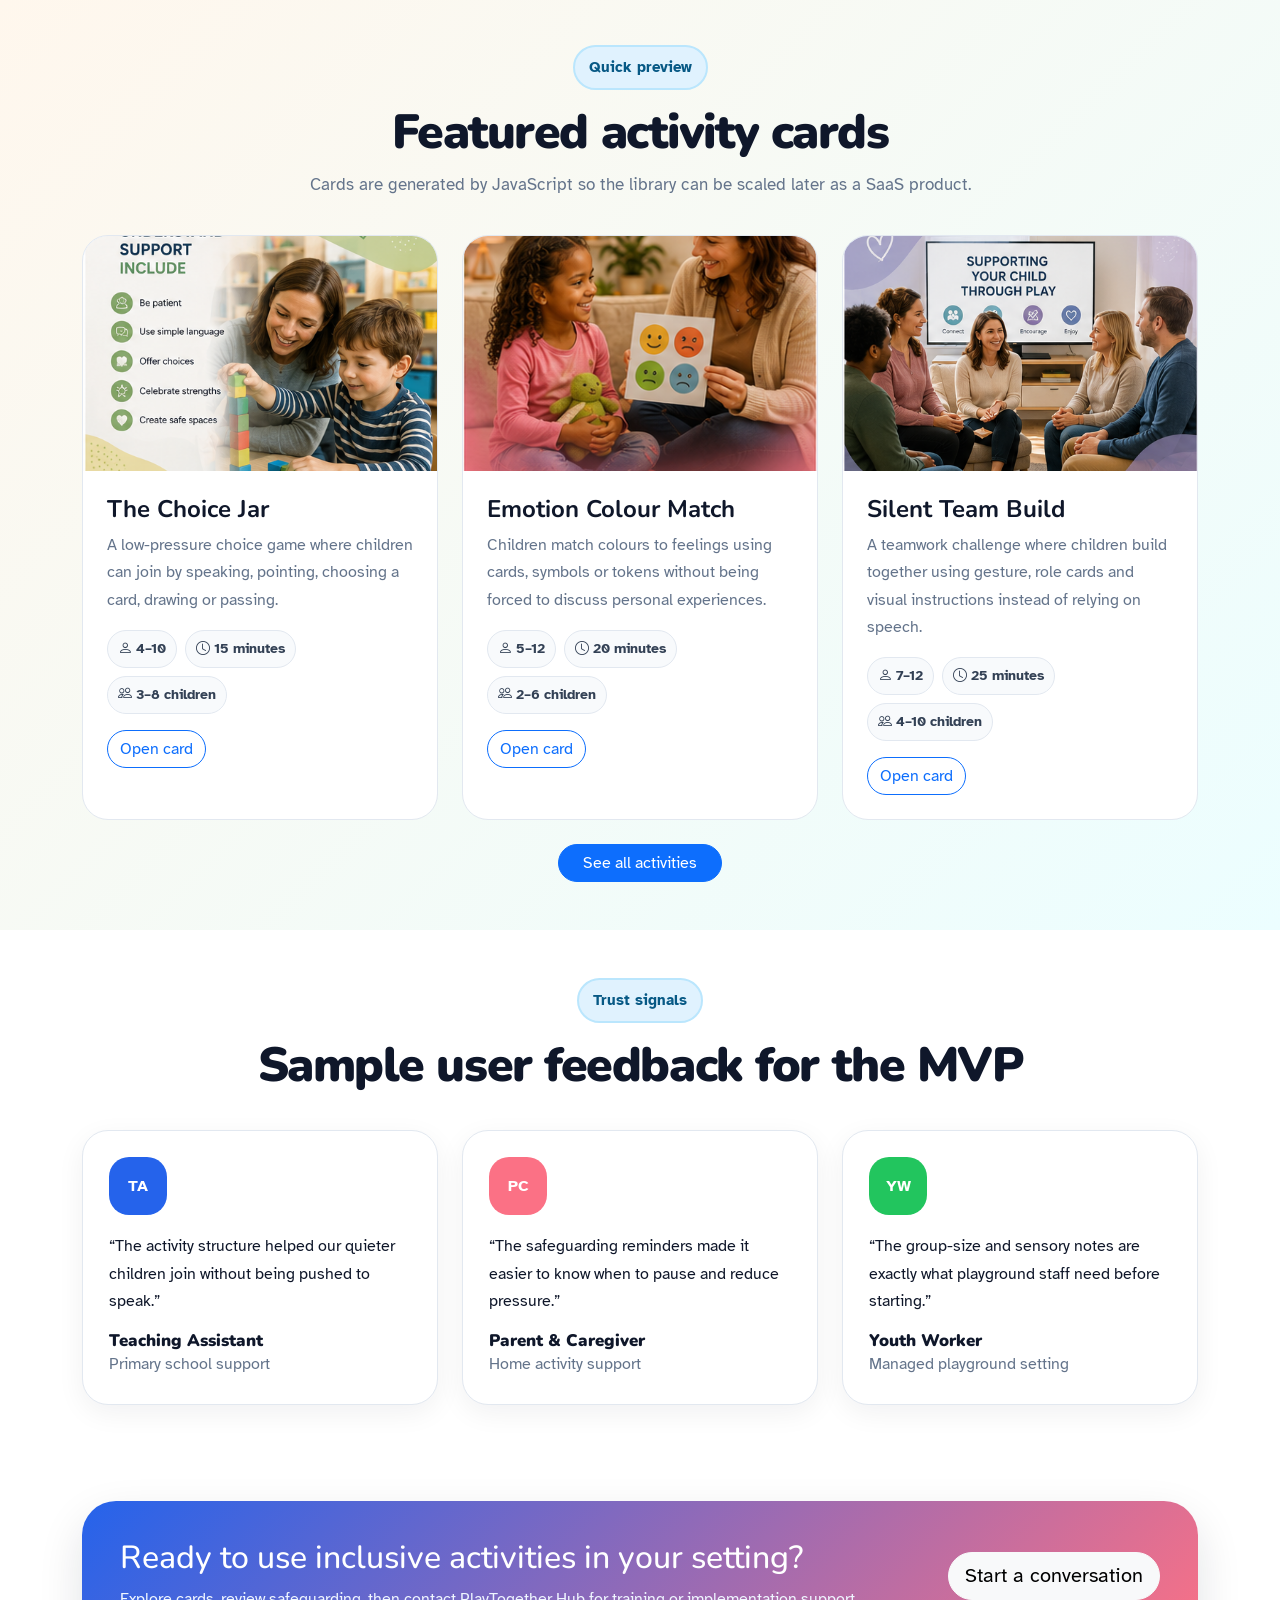
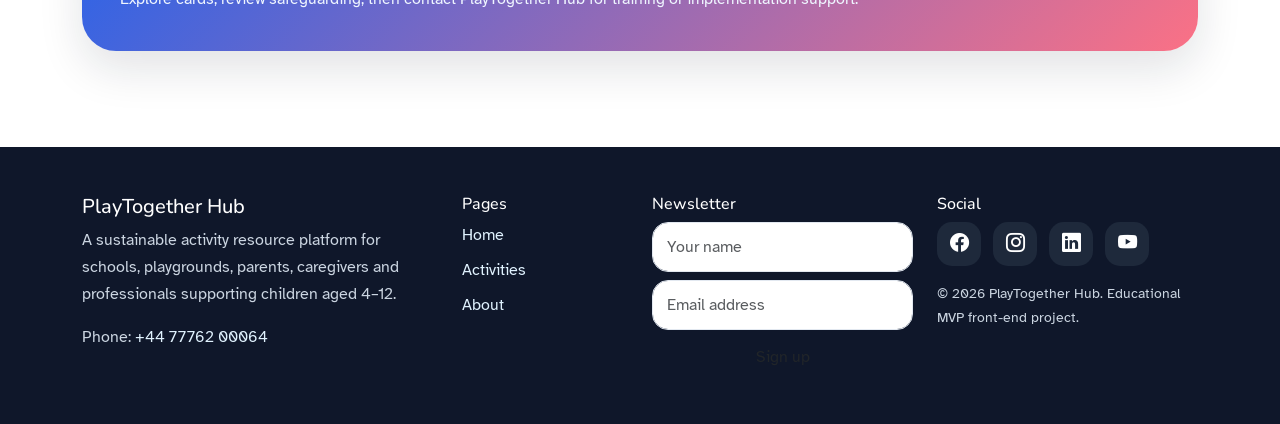
==== commit abdefe4c: "Fix W3C HTML validation errors" ====
--- a/index.html
+++ b/index.html
@@ -1,43 +1,14 @@
 <!DOCTYPE html>
 <html lang="en">
 <head>
-  <!-- =========================================================
+
+  <meta charset="UTF-8">
+     <!-- =========================================================
        FILE: index.html
-       PAGE: Home page
-
-       PROJECT PURPOSE:
-       This is the homepage for PlayTogether Hub.
-       It introduces the inclusive activity platform, shows trust
-       signals, preview cards, testimonials and a final call-to-action.
-
-       EDUCATIONAL PURPOSE:
-       This file demonstrates:
-       - Semantic HTML structure
-       - Bootstrap layout system
-       - Bootstrap navbar
-       - Bootstrap buttons
-       - Bootstrap modal popup
-       - JavaScript-rendered activity cards
-       - Accessibility structure
-       - External CSS override system
-
-       SPECIAL CODE MARKS USED:
-       [BOOTSTRAP]    = Bootstrap class or component
-       [CSS OVERRIDE] = Styled or changed by css/style.css
-       [OPEN CARD]   = Button system connected to main.js
-       [POPUP MODAL] = Bootstrap modal popup system
-       [JS HOOK]     = HTML element controlled by main.js
+       PURPOSE:
+       Homepage demonstrating responsive Bootstrap layout,
+       semantic HTML, accessibility and JavaScript features.
        ========================================================= -->
-
-
-  <!-- =========================================================
-       HEAD SECTION
-       Effect on project:
-       Loads page settings, SEO, fonts, Bootstrap, icons and custom CSS.
-       ========================================================= -->
-
-  <!-- Defines the character set so text, symbols and punctuation display correctly. -->
-  <meta charset="UTF-8">
 
   <!-- [BOOTSTRAP] Required for responsive design on mobile, tablet and desktop. -->
   <meta name="viewport" content="width=device-width, initial-scale=1.0">
--- a/css/style.css
+++ b/css/style.css
@@ -153,62 +153,68 @@
   box-shadow:0 12px 30px rgba(15,23,42,.07);
 }
 
+/* =========================================================
+   ACTIVE NAVBAR PAGE SYSTEM
+   [BOOTSTRAP NAVBAR ENHANCEMENT]
+
+   Purpose:
+   Shows users clearly which page is hovered or currently open.
+
+   Effect:
+   - Hovered page gets soft light-blue background
+   - Active/current page stays highlighted
+   - Softer modern educational SaaS styling
+   - No underline effect
+   ========================================================= */
+
 .nav-link{
   font-weight:800;
   color:#334155;
-}
-
+  padding:.7rem 1.1rem;
+  border-radius:999px;
+  position:relative;
+
+  transition:
+    background-color .25s ease,
+    color .25s ease,
+    transform .25s ease,
+    box-shadow .25s ease;
+}
+
+/* Hover effect */
 .nav-link:hover,
-.nav-link:focus,
-.nav-link.active{
-  color:var(--blue);
-}
-
-
-/* =========================================================
-   5. BUTTON SYSTEM
-   [BOOTSTRAP OVERRIDE]
-   Bootstrap provides:
-   .btn, .btn-primary, .btn-outline-primary
-
-   This CSS changes:
-   - button colours
-   - gradient background
-   - stronger visual identity
-   ========================================================= */
-
-.btn-primary{
-  background:linear-gradient(135deg,var(--blue),var(--sky));
-  border:0;
-  box-shadow:0 10px 24px rgba(37,99,235,.22);
-  font-weight:800;
-}
-
-.btn-primary:hover{
-  background:linear-gradient(135deg,var(--blue-dark),var(--blue));
-}
-
-.btn-outline-primary{
-  border:2px solid var(--blue);
-  color:var(--blue);
-  font-weight:800;
-}
-
-.btn-outline-primary:hover{
-  background:var(--blue);
-  border-color:var(--blue);
-  color:#fff;
-}
-
-.btn-sunshine{
-  background:var(--sun);
-  color:#111827;
-  border:0;
-  font-weight:900;
-}
-
-.btn-sunshine:hover{
-  background:#fde047;
+.nav-link:focus{
+  color:#2563eb;
+  background:#f0f9ff;
+  transform:translateY(-1px);
+}
+
+/* Active/current page */
+.nav-link.active,
+.nav-link[aria-current="page"]{
+  color:#0f172a;
+
+  background:linear-gradient(
+    135deg,
+    #f0f9ff,
+    #e0f2fe
+  );
+
+  border:1px solid #bae6fd;
+
+  box-shadow:0 6px 18px rgba(186,230,253,.45);
+}
+
+/* Active page hover */
+.nav-link.active:hover,
+.nav-link[aria-current="page"]:hover{
+  background:linear-gradient(
+    135deg,
+    #e0f2fe,
+    #dbeafe
+  );
+
+  color:#0f172a;
 }
 
 
@@ -692,6 +698,59 @@
   box-shadow:var(--shadow);
   background:#fff;
 }
+/* =========================================================
+   ABOUT INFO CARD ALIGNMENT FIX
+   [CHANGE ADDED]
+   Purpose:
+   Keeps the three About page information cards equal height
+   and aligned in the same row.
+
+   Effect:
+   Fixes the Core promise card alignment issue.
+   ========================================================= */
+
+.about-info-card{
+  width:100%;
+}
+
+
+
+
+/* =========================================================
+   SAFEGUARDING FOUR-CARD FLEX ALIGNMENT FIX
+   [CHANGE ADDED]
+   Purpose:
+   Keeps the four safeguarding text containers equal height,
+   aligned in a clean two-by-two layout on tablet and desktop.
+
+   Effect:
+   - Bootstrap columns become flex containers.
+   - Each .safety-card stretches to the full column height.
+   - Card content stays balanced without using <br> spacing.
+   - The same structure stacks naturally on mobile.
+   ========================================================= */
+
+.safety-grid > [class*="col-"]{
+  display:flex;
+}
+
+.safety-grid .safety-card{
+  width:100%;
+  height:100%;
+  display:flex;
+  flex-direction:column;
+}
+
+.safety-grid .safety-card h3{
+  min-height:64px;
+  display:flex;
+  align-items:flex-start;
+  gap:6px;
+}
+
+.safety-grid .safety-card ul{
+  flex-grow:1;
+}
 
 
 /* =========================================================
